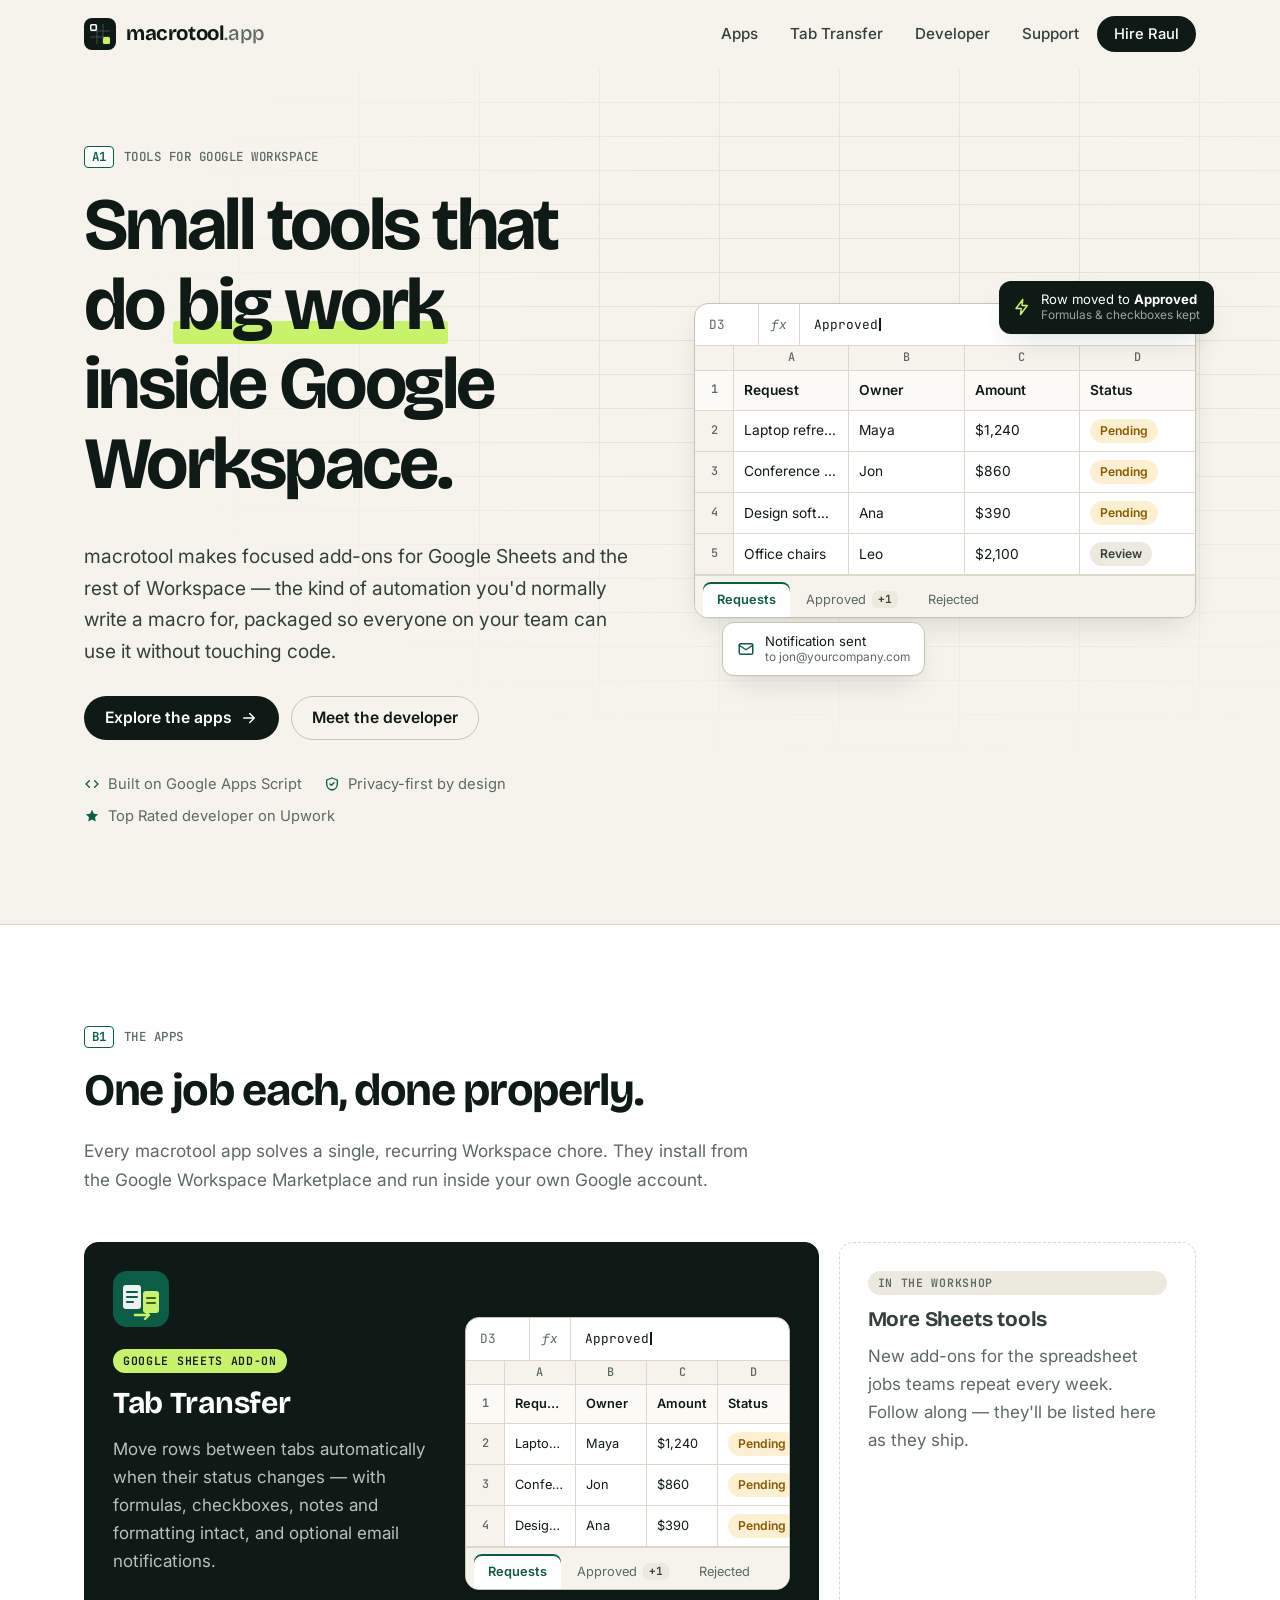
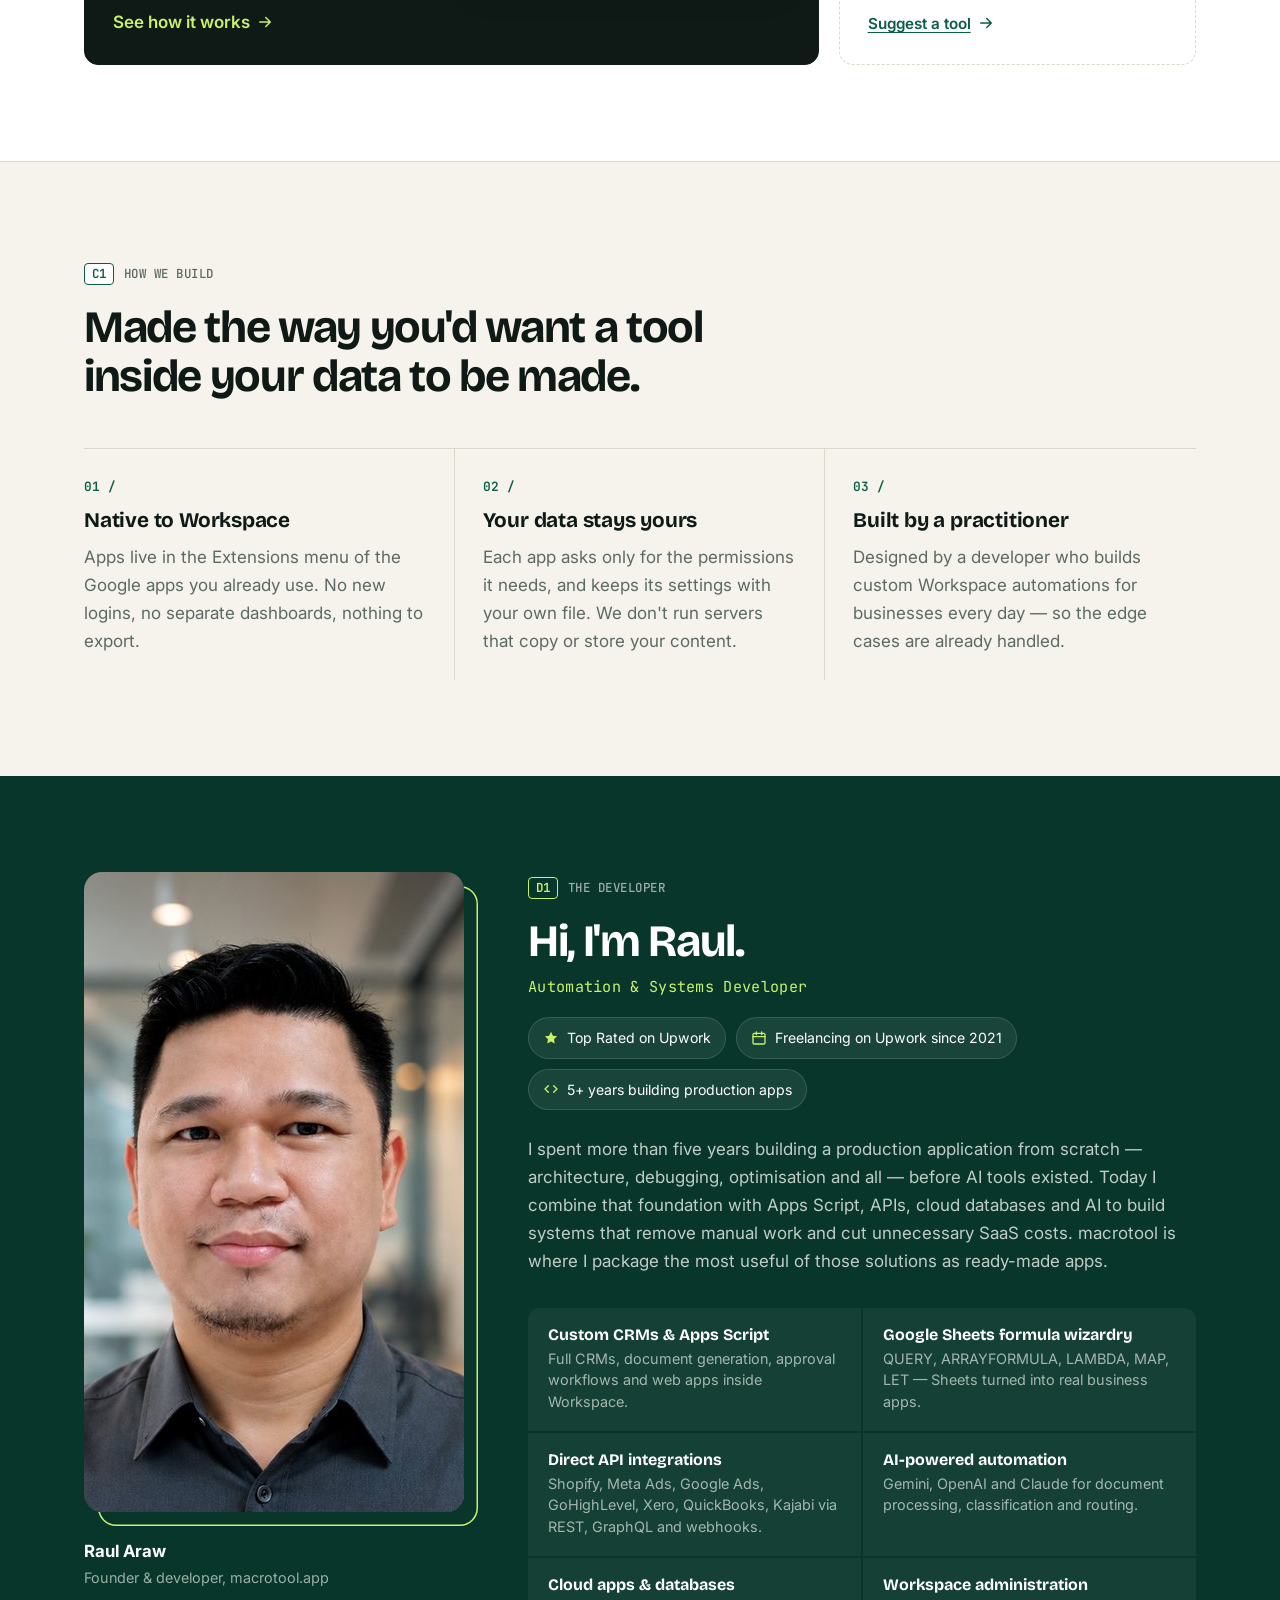
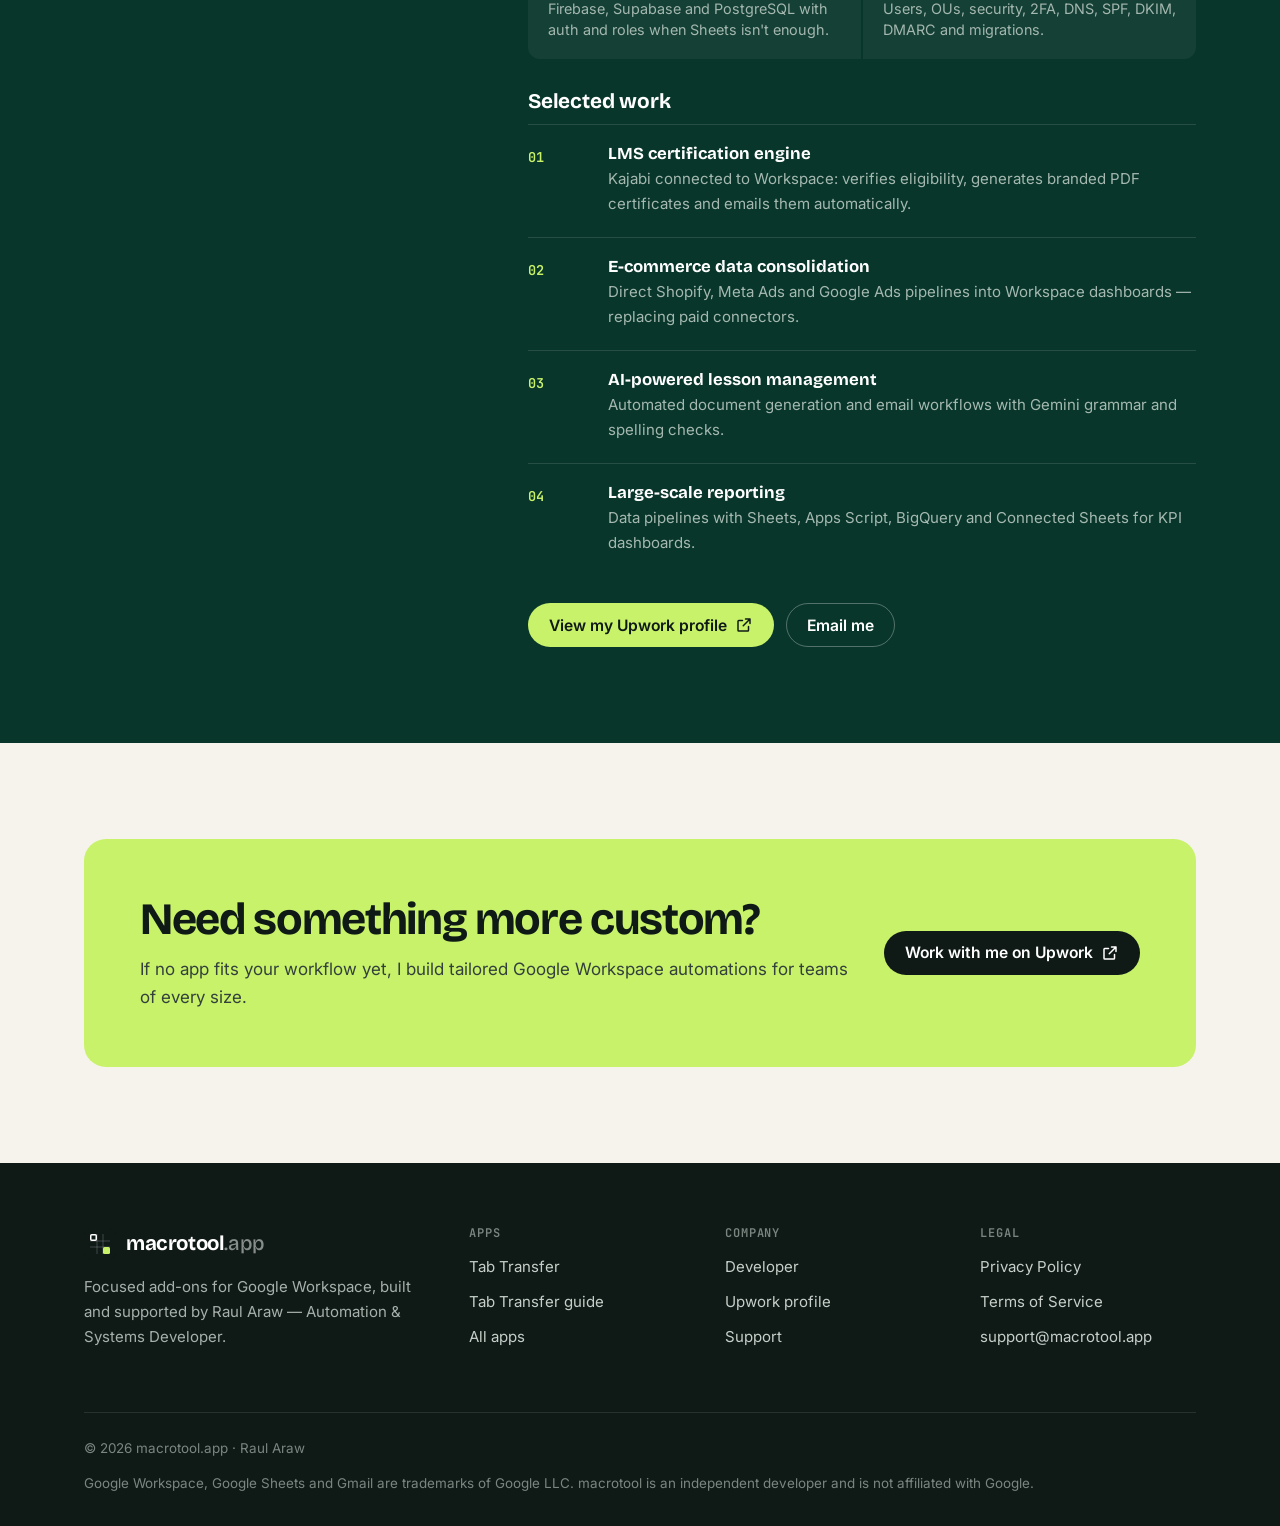
==== index.html @ ba3ac3b1 "Launch macrotool.app website Home, Tab Transfer product page and setup guide, privacy policy, terms " ====
<!doctype html>
<html lang="en" class="no-js">
<head>
<meta charset="utf-8">
<meta name="viewport" content="width=device-width, initial-scale=1">
<title>macrotool — Small tools for Google Workspace</title>
<meta name="description" content="macrotool builds focused Google Workspace add-ons, starting with Tab Transfer for Google Sheets. Made by Raul Araw, Top Rated Automation & Systems Developer.">
<link rel="canonical" href="https://macrotool.app/">
<meta property="og:type" content="website">
<meta property="og:site_name" content="macrotool">
<meta property="og:title" content="macrotool — Small tools for Google Workspace">
<meta property="og:description" content="macrotool builds focused Google Workspace add-ons, starting with Tab Transfer for Google Sheets. Made by Raul Araw, Top Rated Automation & Systems Developer.">
<meta property="og:url" content="https://macrotool.app/">
<meta property="og:image" content="https://macrotool.app/assets/img/og-image.png">
<meta name="twitter:card" content="summary_large_image">
<meta name="theme-color" content="#f5f3ec">
<link rel="icon" href="favicon.svg" type="image/svg+xml">
<link rel="apple-touch-icon" href="assets/img/apple-touch-icon.png">
<link rel="preconnect" href="https://fonts.googleapis.com">
<link rel="preconnect" href="https://fonts.gstatic.com" crossorigin>
<link href="https://fonts.googleapis.com/css2?family=Bricolage+Grotesque:opsz,wght@12..96,500;12..96,600;12..96,700&family=Inter:wght@400;500;600;700&family=JetBrains+Mono:wght@400;500;600&display=swap" rel="stylesheet">
<link rel="stylesheet" href="assets/css/style.css">
<script>document.documentElement.classList.remove('no-js')</script>
</head>
<body>
<a class="skip" href="#main">Skip to content</a>
<header class="site-header">
  <nav class="wrap nav" aria-label="Main">
    <a class="brand" href="index.html" aria-label="macrotool home"><svg viewBox="0 0 32 32" aria-hidden="true"><rect width="32" height="32" rx="8" fill="#0f1a17"/><path d="M6 13h20M6 19h20M13 6v20M19 6v20" stroke="#fff" stroke-opacity=".2" stroke-width="1"/><rect x="6.75" y="6.75" width="5.5" height="5.5" rx="1" fill="none" stroke="#fff" stroke-width="1.5"/><rect x="19" y="19" width="7" height="7" rx="1.5" fill="#c8f26a"/></svg><span>macrotool<span class="tld">.app</span></span></a>
    <button class="nav-toggle" aria-label="Open menu" aria-expanded="false" aria-controls="nav-links"><svg viewBox="0 0 24 24" fill="none" stroke="currentColor" stroke-width="2" stroke-linecap="round" aria-hidden="true"><path d="M4 7h16M4 12h16M4 17h16"/></svg></button>
    <ul class="nav-links" id="nav-links"><li><a href="index.html#apps">Apps</a></li><li><a href="apps/tab-transfer/">Tab Transfer</a></li><li><a href="index.html#developer">Developer</a></li><li><a href="support/">Support</a></li><li><a class="btn btn-primary" href="https://www.upwork.com/freelancers/~010acf1b6183b365bc?mp_source=share" target="_blank" rel="noopener">Hire Raul</a></li></ul>
  </nav>
</header>
<main id="main">

<section class="hero">
  <div class="grid-bg"></div>
  <div class="wrap hero-inner">
    <div>
      <div class="cellref"><b>A1</b> Tools for Google Workspace</div>
      <h1>Small tools that do <span class="hl">big work</span> inside Google Workspace.</h1>
      <p class="lede">macrotool makes focused add-ons for Google Sheets and the rest of Workspace — the kind of automation you'd normally write a macro for, packaged so everyone on your team can use it without touching code.</p>
      <div class="hero-actions">
        <a class="btn btn-primary" href="#apps">Explore the apps <svg viewBox="0 0 24 24" fill="none" stroke="currentColor" stroke-width="2" stroke-linecap="round" stroke-linejoin="round" aria-hidden="true"><path d="M5 12h14M13 6l6 6-6 6"/></svg></a>
        <a class="btn btn-ghost" href="#developer">Meet the developer</a>
      </div>
      <div class="hero-meta">
        <span><svg viewBox="0 0 24 24" fill="none" stroke="currentColor" stroke-width="2" stroke-linecap="round" stroke-linejoin="round" aria-hidden="true"><path d="M8 7l-5 5 5 5M16 7l5 5-5 5"/></svg> Built on Google Apps Script</span>
        <span><svg viewBox="0 0 24 24" fill="none" stroke="currentColor" stroke-width="2" stroke-linecap="round" stroke-linejoin="round" aria-hidden="true"><path d="M12 3l8 3v6c0 4.5-3.4 8.3-8 9-4.6-.7-8-4.5-8-9V6l8-3z"/><path d="M9 12l2 2 4-4"/></svg> Privacy-first by design</span>
        <span><svg viewBox="0 0 24 24" fill="currentColor" aria-hidden="true"><path d="M12 2.8l2.8 5.8 6.3.9-4.6 4.4 1.1 6.3L12 17.2l-5.6 3 1.1-6.3L2.9 9.5l6.3-.9z"/></svg> Top Rated developer on Upwork</span>
      </div>
    </div>
    <div class="mock-wrap reveal">
      <div class="chip chip-a"><svg viewBox="0 0 24 24" fill="none" stroke="currentColor" stroke-width="2" stroke-linecap="round" stroke-linejoin="round" aria-hidden="true"><path d="M13 2L4 14h7l-1 8 9-12h-7z"/></svg><div>Row moved to <b>Approved</b><small>Formulas &amp; checkboxes kept</small></div></div>
      <div class="sheet demo play" role="img" aria-label="Animation: a row whose status changes to Approved moves from the Requests tab to the Approved tab">
  <div class="sheet-bar"><span class="ref">D3</span><span class="fx">fx</span><span class="formula">Approved<span class="caret"></span></span></div>
  <table>
    <thead><tr><th></th><th>A</th><th>B</th><th>C</th><th>D</th></tr></thead>
    <tbody>
      <tr class="head"><td>1</td><td>Request</td><td>Owner</td><td>Amount</td><td>Status</td></tr>
      <tr><td>2</td><td>Laptop refresh</td><td>Maya</td><td>$1,240</td><td><span class="pill wait">Pending</span></td></tr>
      <tr class="mover"><td>3</td><td>Conference trip</td><td>Jon</td><td>$860</td><td><span class="swap"><span class="pill wait status-a">Pending</span><span class="pill go status-b">Approved</span></span></td></tr>
      <tr><td>4</td><td>Design software</td><td>Ana</td><td>$390</td><td><span class="pill wait">Pending</span></td></tr>
      <tr><td>5</td><td>Office chairs</td><td>Leo</td><td>$2,100</td><td><span class="pill neutral">Review</span></td></tr>
    </tbody>
  </table>
  <div class="sheet-tabs"><span class="active">Requests</span><span>Approved <span class="count count-done">+1</span></span><span>Rejected</span></div>
</div>
      <div class="chip chip-b"><svg viewBox="0 0 24 24" fill="none" stroke="currentColor" stroke-width="2" stroke-linecap="round" stroke-linejoin="round" aria-hidden="true"><rect x="3" y="5" width="18" height="14" rx="2"/><path d="M3 7l9 6 9-6"/></svg><div>Notification sent<small>to jon@yourcompany.com</small></div></div>
    </div>
  </div>
</section>

<section class="section band" id="apps">
  <div class="wrap">
    <div class="section-head reveal">
      <div class="cellref"><b>B1</b> The apps</div>
      <h2>One job each, done properly.</h2>
      <p>Every macrotool app solves a single, recurring Workspace chore. They install from the Google Workspace Marketplace and run inside your own Google account.</p>
    </div>
    <div class="apps-grid">
      <a class="app-card featured reveal" href="apps/tab-transfer/">
        <div>
          <span class="app-icon"><svg viewBox="0 0 56 56" aria-hidden="true"><rect width="56" height="56" rx="14" fill="#0b5d46"/><rect x="10" y="14" width="18" height="24" rx="3" fill="#fff" fill-opacity=".92"/><path d="M14 21h10M14 26h10M14 31h6" stroke="#0b5d46" stroke-width="2" stroke-linecap="round"/><rect x="30" y="20" width="16" height="22" rx="3" fill="#c8f26a"/><path d="M34 27h8M34 32h8" stroke="#0f1a17" stroke-width="2" stroke-linecap="round" stroke-opacity=".7"/><path d="M22 44h14m-4-4 4 4-4 4" stroke="#c8f26a" stroke-width="2.4" fill="none" stroke-linecap="round" stroke-linejoin="round"/></svg></span>
          <span class="app-tag live">Google Sheets add-on</span>
          <h3>Tab Transfer</h3>
          <p>Move rows between tabs automatically when their status changes — with formulas, checkboxes, notes and formatting intact, and optional email notifications.</p>
          <span class="more">See how it works <svg viewBox="0 0 24 24" fill="none" stroke="currentColor" stroke-width="2" stroke-linecap="round" stroke-linejoin="round" aria-hidden="true"><path d="M5 12h14M13 6l6 6-6 6"/></svg></span>
        </div>
        <div aria-hidden="true"><div class="sheet demo play" role="presentation" aria-label="Animation: a row whose status changes to Approved moves from the Requests tab to the Approved tab">
  <div class="sheet-bar"><span class="ref">D3</span><span class="fx">fx</span><span class="formula">Approved<span class="caret"></span></span></div>
  <table>
    <thead><tr><th></th><th>A</th><th>B</th><th>C</th><th>D</th></tr></thead>
    <tbody>
      <tr class="head"><td>1</td><td>Request</td><td>Owner</td><td>Amount</td><td>Status</td></tr>
      <tr><td>2</td><td>Laptop refresh</td><td>Maya</td><td>$1,240</td><td><span class="pill wait">Pending</span></td></tr>
      <tr class="mover"><td>3</td><td>Conference trip</td><td>Jon</td><td>$860</td><td><span class="swap"><span class="pill wait status-a">Pending</span><span class="pill go status-b">Approved</span></span></td></tr>
      <tr><td>4</td><td>Design software</td><td>Ana</td><td>$390</td><td><span class="pill wait">Pending</span></td></tr>
      
    </tbody>
  </table>
  <div class="sheet-tabs"><span class="active">Requests</span><span>Approved <span class="count count-done">+1</span></span><span>Rejected</span></div>
</div></div>
      </a>
      <div class="app-card ghost reveal">
        <span class="app-tag soon">In the workshop</span>
        <h3>More Sheets tools</h3>
        <p>New add-ons for the spreadsheet jobs teams repeat every week. Follow along — they'll be listed here as they ship.</p>
        <a class="more" href="mailto:support@macrotool.app?subject=Tool%20idea">Suggest a tool <svg viewBox="0 0 24 24" fill="none" stroke="currentColor" stroke-width="2" stroke-linecap="round" stroke-linejoin="round" aria-hidden="true"><path d="M5 12h14M13 6l6 6-6 6"/></svg></a>
      </div>
    </div>
  </div>
</section>

<section class="section">
  <div class="wrap">
    <div class="section-head reveal">
      <div class="cellref"><b>C1</b> How we build</div>
      <h2>Made the way you'd want a tool inside your data to be made.</h2>
    </div>
    <div class="pillars">
      <div class="pillar reveal"><span class="num">01 /</span><h3>Native to Workspace</h3><p>Apps live in the Extensions menu of the Google apps you already use. No new logins, no separate dashboards, nothing to export.</p></div>
      <div class="pillar reveal"><span class="num">02 /</span><h3>Your data stays yours</h3><p>Each app asks only for the permissions it needs, and keeps its settings with your own file. We don't run servers that copy or store your content.</p></div>
      <div class="pillar reveal"><span class="num">03 /</span><h3>Built by a practitioner</h3><p>Designed by a developer who builds custom Workspace automations for businesses every day — so the edge cases are already handled.</p></div>
    </div>
  </div>
</section>

<section class="section dark on-dark" id="developer">
  <div class="wrap dev">
    <div class="dev-photo reveal">
      <img src="assets/img/raul-araw.jpg" width="640" height="640" alt="Portrait of Raul Araw, developer of macrotool">
      <div class="caption"><strong>Raul Araw</strong>Founder &amp; developer, macrotool.app</div>
    </div>
    <div class="reveal">
      <div class="cellref"><b>D1</b> The developer</div>
      <h2>Hi, I'm Raul.</h2>
      <div class="role">Automation &amp; Systems Developer</div>
      <div class="badge-row">
        <span class="badge"><svg viewBox="0 0 24 24" fill="currentColor" aria-hidden="true"><path d="M12 2.8l2.8 5.8 6.3.9-4.6 4.4 1.1 6.3L12 17.2l-5.6 3 1.1-6.3L2.9 9.5l6.3-.9z"/></svg> Top Rated on Upwork</span>
        <span class="badge"><svg viewBox="0 0 24 24" fill="none" stroke="currentColor" stroke-width="2" stroke-linecap="round" stroke-linejoin="round" aria-hidden="true"><rect x="3" y="5" width="18" height="16" rx="2"/><path d="M3 10h18M8 3v4M16 3v4"/></svg> Freelancing on Upwork since 2021</span>
        <span class="badge"><svg viewBox="0 0 24 24" fill="none" stroke="currentColor" stroke-width="2" stroke-linecap="round" stroke-linejoin="round" aria-hidden="true"><path d="M8 7l-5 5 5 5M16 7l5 5-5 5"/></svg> 5+ years building production apps</span>
      </div>
      <p class="bio">I spent more than five years building a production application from scratch — architecture, debugging, optimisation and all — before AI tools existed. Today I combine that foundation with Apps Script, APIs, cloud databases and AI to build systems that remove manual work and cut unnecessary SaaS costs. macrotool is where I package the most useful of those solutions as ready-made apps.</p>
      <div class="skills">
        <div class="skill"><h4>Custom CRMs &amp; Apps Script</h4><p>Full CRMs, document generation, approval workflows and web apps inside Workspace.</p></div>
        <div class="skill"><h4>Google Sheets formula wizardry</h4><p>QUERY, ARRAYFORMULA, LAMBDA, MAP, LET — Sheets turned into real business apps.</p></div>
        <div class="skill"><h4>Direct API integrations</h4><p>Shopify, Meta Ads, Google Ads, GoHighLevel, Xero, QuickBooks, Kajabi via REST, GraphQL and webhooks.</p></div>
        <div class="skill"><h4>AI-powered automation</h4><p>Gemini, OpenAI and Claude for document processing, classification and routing.</p></div>
        <div class="skill"><h4>Cloud apps &amp; databases</h4><p>Firebase, Supabase and PostgreSQL with auth and roles when Sheets isn't enough.</p></div>
        <div class="skill"><h4>Workspace administration</h4><p>Users, OUs, security, 2FA, DNS, SPF, DKIM, DMARC and migrations.</p></div>
      </div>
      <h3 style="margin-top:8px">Selected work</h3>
      <ul class="work">
        <li><div><h4>LMS certification engine</h4><p>Kajabi connected to Workspace: verifies eligibility, generates branded PDF certificates and emails them automatically.</p></div></li>
        <li><div><h4>E-commerce data consolidation</h4><p>Direct Shopify, Meta Ads and Google Ads pipelines into Workspace dashboards — replacing paid connectors.</p></div></li>
        <li><div><h4>AI-powered lesson management</h4><p>Automated document generation and email workflows with Gemini grammar and spelling checks.</p></div></li>
        <li><div><h4>Large-scale reporting</h4><p>Data pipelines with Sheets, Apps Script, BigQuery and Connected Sheets for KPI dashboards.</p></div></li>
      </ul>
      <div class="hero-actions">
        <a class="btn btn-lime" href="https://www.upwork.com/freelancers/~010acf1b6183b365bc?mp_source=share" target="_blank" rel="noopener">View my Upwork profile <svg viewBox="0 0 24 24" fill="none" stroke="currentColor" stroke-width="2" stroke-linecap="round" stroke-linejoin="round" aria-hidden="true"><path d="M14 4h6v6M20 4l-9 9M18 14v5a1 1 0 0 1-1 1H5a1 1 0 0 1-1-1V7a1 1 0 0 1 1-1h5"/></svg></a>
        <a class="btn btn-ghost-light" href="mailto:support@macrotool.app">Email me</a>
      </div>
    </div>
  </div>
</section>

<section class="section">
  <div class="wrap">
    <div class="cta reveal">
      <div><h2>Need something more custom?</h2><p>If no app fits your workflow yet, I build tailored Google Workspace automations for teams of every size.</p></div>
      <a class="btn btn-primary" href="https://www.upwork.com/freelancers/~010acf1b6183b365bc?mp_source=share" target="_blank" rel="noopener">Work with me on Upwork <svg viewBox="0 0 24 24" fill="none" stroke="currentColor" stroke-width="2" stroke-linecap="round" stroke-linejoin="round" aria-hidden="true"><path d="M14 4h6v6M20 4l-9 9M18 14v5a1 1 0 0 1-1 1H5a1 1 0 0 1-1-1V7a1 1 0 0 1 1-1h5"/></svg></a>
    </div>
  </div>
</section>

<script type="application/ld+json">
{"@context":"https://schema.org","@graph":[
{"@type":"Organization","name":"macrotool","url":"https://macrotool.app/","logo":"https://macrotool.app/favicon.svg","email":"support@macrotool.app","founder":{"@id":"https://macrotool.app/#raul"}},
{"@type":"Person","@id":"https://macrotool.app/#raul","name":"Raul Araw","jobTitle":"Automation & Systems Developer","image":"https://macrotool.app/assets/img/raul-araw.jpg","sameAs":["https://www.upwork.com/freelancers/~010acf1b6183b365bc"]}
]}
</script>
</main>
<footer class="site-footer">
  <div class="wrap">
    <div class="foot-grid">
      <div>
        <a class="brand" href="index.html"><svg viewBox="0 0 32 32" aria-hidden="true"><rect width="32" height="32" rx="8" fill="#0f1a17"/><path d="M6 13h20M6 19h20M13 6v20M19 6v20" stroke="#fff" stroke-opacity=".2" stroke-width="1"/><rect x="6.75" y="6.75" width="5.5" height="5.5" rx="1" fill="none" stroke="#fff" stroke-width="1.5"/><rect x="19" y="19" width="7" height="7" rx="1.5" fill="#c8f26a"/></svg><span>macrotool<span class="tld">.app</span></span></a>
        <p style="max-width:30em">Focused add-ons for Google Workspace, built and supported by Raul Araw — Automation &amp; Systems Developer.</p>
      </div>
      <div><h4>Apps</h4><ul><li><a href="apps/tab-transfer/">Tab Transfer</a></li><li><a href="apps/tab-transfer/help/">Tab Transfer guide</a></li><li><a href="index.html#apps">All apps</a></li></ul></div>
      <div><h4>Company</h4><ul><li><a href="index.html#developer">Developer</a></li><li><a href="https://www.upwork.com/freelancers/~010acf1b6183b365bc?mp_source=share" target="_blank" rel="noopener">Upwork profile</a></li><li><a href="support/">Support</a></li></ul></div>
      <div><h4>Legal</h4><ul><li><a href="privacy/">Privacy Policy</a></li><li><a href="terms/">Terms of Service</a></li><li><a href="mailto:support@macrotool.app">support@macrotool.app</a></li></ul></div>
    </div>
    <div class="foot-bottom"><span>&copy; <span data-year>2026</span> macrotool.app &middot; Raul Araw</span><span>Google Workspace, Google Sheets and Gmail are trademarks of Google LLC. macrotool is an independent developer and is not affiliated with Google.</span></div>
  </div>
</footer>
<script src="assets/js/main.js" defer></script>
</body>
</html>
---- assets/css/style.css ----
/* macrotool.app — shared styles */
:root {
  --ink: #0f1a17;
  --ink-2: #33403c;
  --muted: #5d6965;
  --paper: #f5f3ec;
  --paper-2: #ece9df;
  --surface: #ffffff;
  --line: #ddd8cb;
  --line-2: #c9c3b3;
  --green: #0b5d46;
  --green-2: #0f7a5c;
  --green-deep: #08362a;
  --lime: #c8f26a;
  --lime-2: #e6fab4;
  --amber: #f2b33d;
  --radius: 14px;
  --radius-sm: 8px;
  --shadow: 0 1px 0 rgba(15, 26, 23, .04), 0 12px 32px -12px rgba(15, 26, 23, .18);
  --font-display: "Bricolage Grotesque", "Segoe UI", system-ui, sans-serif;
  --font-body: "Inter", "Segoe UI", system-ui, sans-serif;
  --font-mono: "JetBrains Mono", ui-monospace, "Cascadia Code", Consolas, monospace;
  --wrap: 1160px;
  color-scheme: light;
}

*, *::before, *::after { box-sizing: border-box; }
html { scroll-behavior: smooth; -webkit-text-size-adjust: 100%; }
body {
  margin: 0;
  background: var(--paper);
  color: var(--ink);
  font: 400 17px/1.65 var(--font-body);
  -webkit-font-smoothing: antialiased;
  overflow-x: hidden;
}
img { max-width: 100%; display: block; }
a { color: var(--green); text-underline-offset: 3px; }
a:hover { color: var(--green-2); }
:focus-visible { outline: 3px solid var(--green-2); outline-offset: 3px; border-radius: 4px; }
h1, h2, h3, h4 { font-family: var(--font-display); line-height: 1.08; letter-spacing: -.02em; margin: 0 0 .5em; font-weight: 700; }
h1 { font-size: clamp(2.5rem, 6vw, 4.6rem); letter-spacing: -.035em; }
h2 { font-size: clamp(1.9rem, 3.6vw, 2.8rem); letter-spacing: -.03em; }
h3 { font-size: 1.3rem; letter-spacing: -.01em; }
p { margin: 0 0 1em; }
code, kbd, .mono { font-family: var(--font-mono); font-size: .88em; }
code { background: var(--paper-2); padding: .12em .4em; border-radius: 5px; }
kbd { border: 1px solid var(--line-2); border-bottom-width: 2px; border-radius: 5px; padding: .05em .4em; background: var(--surface); }

.wrap { width: 100%; max-width: var(--wrap); margin: 0 auto; padding: 0 24px; }
@media (max-width: 600px) { .wrap { padding: 0 16px; } body { font-size: 16px; } }

.skip { position: absolute; left: -999px; top: 8px; background: var(--ink); color: #fff; padding: 8px 14px; border-radius: 8px; z-index: 100; }
.skip:focus { left: 8px; }

/* ---------- header ---------- */
.site-header {
  position: sticky; top: 0; z-index: 50;
  background: color-mix(in srgb, var(--paper) 88%, transparent);
  backdrop-filter: saturate(1.4) blur(10px);
  -webkit-backdrop-filter: saturate(1.4) blur(10px);
  border-bottom: 1px solid transparent;
  transition: border-color .2s;
}
.site-header.scrolled { border-bottom-color: var(--line); }
.nav { display: flex; align-items: center; justify-content: space-between; height: 68px; gap: 16px; }
.brand { display: inline-flex; align-items: center; gap: 10px; text-decoration: none; color: var(--ink); font-family: var(--font-display); font-weight: 700; font-size: 1.28rem; letter-spacing: -.02em; }
.brand:hover { color: var(--ink); }
.brand svg { width: 32px; height: 32px; flex: none; }
.brand .tld { color: var(--muted); font-weight: 500; }
.nav-links { display: flex; align-items: center; gap: 4px; list-style: none; margin: 0; padding: 0; }
.nav-links a { display: block; padding: 8px 14px; border-radius: 999px; text-decoration: none; color: var(--ink-2); font-weight: 500; font-size: .95rem; }
.nav-links a:hover, .nav-links a[aria-current="page"] { background: var(--paper-2); color: var(--ink); }
.nav-toggle { display: none; background: none; border: 1px solid var(--line-2); border-radius: 10px; width: 42px; height: 42px; cursor: pointer; color: var(--ink); }
.nav-toggle svg { width: 20px; height: 20px; }
@media (max-width: 820px) {
  .nav-toggle { display: inline-grid; place-items: center; }
  .nav-links { position: absolute; top: 68px; left: 0; right: 0; flex-direction: column; align-items: stretch; background: var(--paper); border-bottom: 1px solid var(--line); padding: 8px 16px 16px; display: none; }
  .nav-links.open { display: flex; }
  .nav-links a { padding: 12px 14px; }
  .nav-links .btn { margin-top: 6px; text-align: center; justify-content: center; }
}

/* ---------- buttons ---------- */
.btn {
  display: inline-flex; align-items: center; gap: 8px;
  padding: 12px 20px; border-radius: 999px; border: 1px solid transparent;
  font: 600 .98rem/1 var(--font-body); text-decoration: none; cursor: pointer;
  transition: transform .15s ease, background .15s, box-shadow .15s, color .15s;
}
.btn svg { width: 18px; height: 18px; }
.btn-primary { background: var(--ink); color: #fff; }
.btn-primary:hover { background: var(--green); color: #fff; transform: translateY(-1px); }
.btn-lime { background: var(--lime); color: var(--ink); }
.btn-lime:hover { background: #d6f78a; color: var(--ink); transform: translateY(-1px); }
.btn-ghost { background: transparent; color: var(--ink); border-color: var(--line-2); }
.btn-ghost:hover { border-color: var(--ink); color: var(--ink); }
.btn-ghost-light { color: #fff; border-color: rgba(255,255,255,.3); background: transparent; }
.btn-ghost-light:hover { color: #fff; border-color: #fff; }
.nav-links .btn { padding: 10px 16px; font-size: .92rem; }
.nav-links .btn-primary, .nav-links .btn-primary:hover { color: #fff; }

/* ---------- labels / cell references ---------- */
.cellref {
  display: inline-flex; align-items: center; gap: 10px;
  font: 500 .78rem/1 var(--font-mono); letter-spacing: .04em; text-transform: uppercase; color: var(--muted);
  margin-bottom: 18px;
}
.cellref b { display: inline-grid; place-items: center; min-width: 30px; height: 22px; padding: 0 6px; border: 1.5px solid var(--green); color: var(--green); border-radius: 4px; font-weight: 600; background: var(--surface); }
.on-dark .cellref { color: rgba(255,255,255,.6); }
.on-dark .cellref b { border-color: var(--lime); color: var(--lime); background: transparent; }

/* ---------- hero ---------- */
.hero { position: relative; padding: 72px 0 96px; overflow: hidden; }
.grid-bg {
  position: absolute; inset: 0; z-index: -1; pointer-events: none;
  background-image:
    linear-gradient(var(--line) 1px, transparent 1px),
    linear-gradient(90deg, var(--line) 1px, transparent 1px);
  background-size: 120px 34px;
  background-position: -1px -1px;
  mask-image: radial-gradient(ellipse 80% 70% at 70% 30%, #000 20%, transparent 75%);
  -webkit-mask-image: radial-gradient(ellipse 80% 70% at 70% 30%, #000 20%, transparent 75%);
  opacity: .7;
}
.hero-inner { display: grid; grid-template-columns: 1.05fr .95fr; gap: 56px; align-items: center; }
.hero h1 .hl { position: relative; white-space: nowrap; }
.hero h1 .hl::after { content: ""; position: absolute; left: -4px; right: -4px; bottom: .06em; height: .32em; background: var(--lime); z-index: -1; border-radius: 3px; }
.hero .lede { font-size: 1.2rem; color: var(--ink-2); max-width: 34em; }
.hero-actions { display: flex; flex-wrap: wrap; gap: 12px; margin-top: 28px; }
.hero-meta { display: flex; flex-wrap: wrap; gap: 8px 22px; margin-top: 32px; color: var(--muted); font-size: .92rem; }
.hero-meta span { display: inline-flex; align-items: center; gap: 8px; }
.hero-meta svg { width: 16px; height: 16px; color: var(--green); }
@media (max-width: 960px) { .hero-inner { grid-template-columns: 1fr; gap: 44px; } .hero { padding: 48px 0 72px; } }

/* formula bar + sheet mock */
.sheet {
  background: var(--surface); border: 1px solid var(--line-2); border-radius: var(--radius);
  box-shadow: var(--shadow); overflow: hidden; font-size: .86rem;
}
.sheet-bar { display: flex; align-items: center; gap: 0; border-bottom: 1px solid var(--line); font-family: var(--font-mono); font-size: .8rem; }
.sheet-bar .ref { padding: 10px 14px; border-right: 1px solid var(--line); color: var(--muted); min-width: 64px; }
.sheet-bar .fx { padding: 10px 12px; color: var(--muted); font-style: italic; border-right: 1px solid var(--line); }
.sheet-bar .formula { padding: 10px 14px; color: var(--ink); white-space: nowrap; overflow: hidden; text-overflow: ellipsis; flex: 1; }
.formula .fn { color: var(--green); font-weight: 600; }
.formula .str { color: #a2541b; }
.caret { display: inline-block; width: 2px; height: 1.05em; background: var(--ink); vertical-align: -2px; margin-left: 1px; animation: blink 1.1s steps(1) infinite; }
@keyframes blink { 50% { opacity: 0; } }

.sheet table { width: 100%; border-collapse: collapse; table-layout: fixed; }
.sheet th, .sheet td { border-right: 1px solid var(--line); border-bottom: 1px solid var(--line); padding: 8px 10px; text-align: left; white-space: nowrap; overflow: hidden; text-overflow: ellipsis; }
.sheet th { background: var(--paper); font: 500 .74rem/1 var(--font-mono); color: var(--muted); text-align: center; padding: 6px; }
.sheet th:first-child, .sheet td:first-child { width: 38px; text-align: center; background: var(--paper); color: var(--muted); font: 500 .74rem/1 var(--font-mono); }
.sheet tr.head td { font-weight: 600; background: #fbfaf6; }
.sheet td:last-child, .sheet th:last-child { border-right: 0; }
.pill { display: inline-block; padding: 2px 10px; border-radius: 999px; font-size: .76rem; font-weight: 600; }
.pill.wait { background: #fdf0d2; color: #8a5a00; }
.pill.go { background: var(--lime-2); color: #2c5300; }
.pill.done { background: #dcefe8; color: var(--green); }
.pill.neutral { background: var(--paper-2); color: var(--ink-2); }
.sheet-tabs { display: flex; gap: 2px; padding: 6px 8px 0; background: var(--paper); border-top: 1px solid var(--line); font-size: .8rem; }
.sheet-tabs span { padding: 7px 14px; border-radius: 8px 8px 0 0; color: var(--muted); display: inline-flex; gap: 6px; align-items: center; }
.sheet-tabs span.active { background: var(--surface); color: var(--green); font-weight: 600; box-shadow: inset 0 2px 0 var(--green); }
.sheet-tabs .count { font: 600 .7rem/1 var(--font-mono); background: var(--paper-2); padding: 3px 6px; border-radius: 6px; color: var(--ink-2); }

/* animated transfer demo */
.demo tr.mover td { transition: background .3s; }
.demo.play tr.mover { animation: moveRow 6s ease-in-out infinite; }
.demo.play tr.mover .status-a { animation: swapA 6s steps(1) infinite; }
.demo.play tr.mover .status-b { animation: swapB 6s steps(1) infinite; }
.demo.play .count-done { animation: bump 6s ease infinite; }
.swap { display: inline-grid; }
.swap > * { grid-area: 1 / 1; justify-self: start; }
.status-b { opacity: 0; }
@keyframes swapA { 0%, 24% { opacity: 1; } 25%, 100% { opacity: 0; } }
@keyframes swapB { 0%, 24% { opacity: 0; } 25%, 100% { opacity: 1; } }
@keyframes moveRow {
  0%, 24% { opacity: 1; transform: none; background: transparent; }
  25%, 45% { background: var(--lime-2); opacity: 1; transform: none; }
  62% { opacity: 0; transform: translateX(40px); }
  63%, 88% { opacity: 0; transform: translateX(-20px); }
  100% { opacity: 1; transform: none; }
}
@keyframes bump {
  0%, 60% { background: var(--paper-2); color: var(--ink-2); }
  64%, 86% { background: var(--green); color: #fff; }
  100% { background: var(--paper-2); color: var(--ink-2); }
}
@media (prefers-reduced-motion: reduce) {
  .demo.play tr.mover, .demo.play .count-done, .caret { animation: none !important; }
}

/* floating chips around hero mock */
.mock-wrap { position: relative; }
.chip {
  position: absolute; z-index: 2; background: var(--ink); color: #fff; border-radius: 12px; padding: 10px 14px;
  font-size: .82rem; line-height: 1.3; box-shadow: var(--shadow); display: flex; gap: 10px; align-items: center;
}
.chip svg { width: 18px; height: 18px; color: var(--lime); flex: none; }
.chip small { display: block; color: rgba(255,255,255,.6); font-size: .74rem; }
.chip-a { right: -18px; top: -22px; }
.chip-b { left: -22px; bottom: -26px; background: var(--surface); color: var(--ink); border: 1px solid var(--line-2); }
.chip-b svg { color: var(--green); }
.chip-b small { color: var(--muted); }
@media (max-width: 600px) { .chip-a { right: 6px; top: -30px; } .chip-b { left: 6px; bottom: -34px; } }

/* ---------- sections ---------- */
.section { padding: 96px 0; }
.section-tight { padding: 64px 0; }
.section-head { max-width: 680px; margin-bottom: 48px; }
.section-head p { color: var(--muted); font-size: 1.08rem; }
.dark { background: var(--green-deep); color: #e8efe9; }
.dark h2, .dark h3 { color: #fff; }
.dark a { color: var(--lime); }
.band { border-top: 1px solid var(--line); border-bottom: 1px solid var(--line); background: var(--surface); }
@media (max-width: 600px) { .section { padding: 64px 0; } }

/* app cards */
.apps-grid { display: grid; grid-template-columns: repeat(3, 1fr); gap: 20px; }
.app-card {
  position: relative; display: flex; flex-direction: column; background: var(--surface); border: 1px solid var(--line);
  border-radius: var(--radius); padding: 28px; text-decoration: none; color: var(--ink); min-height: 300px;
  transition: transform .2s ease, box-shadow .2s, border-color .2s;
}
a.app-card:hover { transform: translateY(-3px); box-shadow: var(--shadow); border-color: var(--line-2); color: var(--ink); }
.app-card.featured { grid-column: span 2; background: var(--ink); color: #e8efe9; border-color: var(--ink); display: grid; grid-template-columns: 1fr 1fr; gap: 28px; align-items: center; }
.app-card.featured h3 { color: #fff; font-size: 1.9rem; }
.app-card.featured p { color: rgba(232,239,233,.78); }
a.app-card.featured:hover { color: #e8efe9; border-color: var(--green); }
.app-icon { width: 56px; height: 56px; border-radius: 14px; display: grid; place-items: center; margin-bottom: 18px; }
.app-icon svg { width: 56px; height: 56px; }
.app-tag { display: inline-flex; align-items: center; gap: 6px; font: 600 .72rem/1 var(--font-mono); text-transform: uppercase; letter-spacing: .06em; padding: 6px 10px; border-radius: 999px; margin-bottom: 14px; }
.app-tag.live { background: var(--lime); color: var(--ink); }
.app-tag.soon { background: var(--paper-2); color: var(--muted); }
.app-card .more { margin-top: auto; padding-top: 16px; font-weight: 600; display: inline-flex; align-items: center; gap: 6px; color: var(--green); }
.app-card.featured .more { color: var(--lime); }
.app-card .more svg { width: 18px; height: 18px; transition: transform .2s; }
a.app-card:hover .more svg { transform: translateX(4px); }
.app-card.ghost { border-style: dashed; background: transparent; }
.app-card.ghost h3 { color: var(--ink-2); }
.app-card.ghost p { color: var(--muted); }
.featured .sheet { color: var(--ink); font-size: .8rem; }
@media (max-width: 960px) {
  .apps-grid { grid-template-columns: 1fr 1fr; }
  .app-card.featured { grid-column: span 2; grid-template-columns: 1fr; }
}
@media (max-width: 640px) {
  .apps-grid { grid-template-columns: 1fr; }
  .app-card.featured { grid-column: auto; }
}

/* pillars */
.pillars { display: grid; grid-template-columns: repeat(3, 1fr); gap: 0; border-top: 1px solid var(--line); }
.pillar { padding: 32px 28px 8px 0; border-right: 1px solid var(--line); }
.pillar + .pillar { padding-left: 28px; }
.pillar:last-child { border-right: 0; }
.pillar .num { font: 600 .8rem/1 var(--font-mono); color: var(--green); margin-bottom: 16px; display: block; }
.pillar p { color: var(--muted); }
@media (max-width: 820px) {
  .pillars { grid-template-columns: 1fr; }
  .pillar, .pillar + .pillar { padding: 24px 0 4px; border-right: 0; border-bottom: 1px solid var(--line); }
}

/* developer */
.dev { display: grid; grid-template-columns: 380px 1fr; gap: 64px; align-items: start; }
.dev-photo { position: relative; }
.dev-photo img { border-radius: 18px; aspect-ratio: 1 / 1; object-fit: cover; width: 100%; filter: saturate(.95); }
.dev-photo::before { content: ""; position: absolute; inset: 14px -14px -14px 14px; border: 1.5px solid var(--lime); border-radius: 18px; z-index: -1; }
.badge-row { display: flex; flex-wrap: wrap; gap: 10px; margin: 18px 0 26px; }
.badge {
  display: inline-flex; align-items: center; gap: 8px; padding: 8px 14px; border-radius: 999px;
  background: rgba(255,255,255,.07); border: 1px solid rgba(255,255,255,.14); font-size: .88rem; color: #fff;
}
.badge svg { width: 16px; height: 16px; color: var(--lime); }
.dev h2 { margin-bottom: .2em; }
.dev .role { font-family: var(--font-mono); color: var(--lime); font-size: .95rem; letter-spacing: .02em; }
.dev .bio { color: rgba(232,239,233,.82); font-size: 1.06rem; max-width: 40em; }
.skills { display: grid; grid-template-columns: repeat(2, 1fr); gap: 2px; margin: 32px 0; border-radius: 12px; overflow: hidden; }
.skill { background: rgba(255,255,255,.05); padding: 18px 20px; }
.skill h4 { font-size: 1rem; color: #fff; margin-bottom: .3em; letter-spacing: 0; }
.skill p { margin: 0; color: rgba(232,239,233,.68); font-size: .9rem; line-height: 1.5; }
.dev-photo .caption { margin-top: 26px; font-size: .9rem; color: rgba(232,239,233,.65); }
.dev-photo .caption strong { color: #fff; display: block; font-size: 1.05rem; }
@media (max-width: 900px) {
  .dev { grid-template-columns: 1fr; gap: 40px; }
  .dev-photo { max-width: 320px; }
}
@media (max-width: 560px) { .skills { grid-template-columns: 1fr; } }

/* work list */
.work { list-style: none; padding: 0; margin: 0; counter-reset: w; }
.work li { display: grid; grid-template-columns: 64px 1fr; gap: 16px; padding: 20px 0; border-top: 1px solid rgba(255,255,255,.12); }
.work li::before { counter-increment: w; content: "0" counter(w); font: 600 .85rem/1.9 var(--font-mono); color: var(--lime); }
.work h4 { margin: 0 0 .25em; font-size: 1.05rem; color: #fff; letter-spacing: 0; }
.work p { margin: 0; color: rgba(232,239,233,.7); font-size: .94rem; }

/* CTA band */
.cta { background: var(--lime); border-radius: 22px; padding: 56px; display: grid; grid-template-columns: 1fr auto; gap: 32px; align-items: center; }
.cta h2 { margin: 0 0 .25em; }
.cta p { margin: 0; color: var(--ink-2); }
@media (max-width: 760px) { .cta { grid-template-columns: 1fr; padding: 36px 24px; } }

/* ---------- product page ---------- */
.crumbs { font-size: .88rem; color: var(--muted); margin-bottom: 22px; }
.crumbs a { color: var(--muted); }
.product-hero h1 { font-size: clamp(2.6rem, 6vw, 4.4rem); }
.product-title { display: flex; align-items: center; gap: 18px; margin-bottom: 18px; }
.product-title svg { width: 64px; height: 64px; flex: none; }
.product-title h1 { margin: 0; }
.status-line { display: flex; flex-wrap: wrap; gap: 8px; margin-bottom: 22px; }

.features { display: grid; grid-template-columns: repeat(3, 1fr); gap: 20px; }
.feature { background: var(--surface); border: 1px solid var(--line); border-radius: var(--radius); padding: 26px; }
.feature .ic { width: 44px; height: 44px; border-radius: 12px; display: grid; place-items: center; background: var(--lime-2); color: var(--green); margin-bottom: 16px; }
.feature .ic svg { width: 22px; height: 22px; }
.feature h3 { font-size: 1.12rem; margin-bottom: .4em; }
.feature p { color: var(--muted); font-size: .95rem; margin: 0; }
@media (max-width: 900px) { .features { grid-template-columns: 1fr 1fr; } }
@media (max-width: 600px) { .features { grid-template-columns: 1fr; } }

.steps { list-style: none; padding: 0; margin: 0; display: grid; grid-template-columns: repeat(4, 1fr); gap: 20px; counter-reset: s; }
.steps li { position: relative; padding-top: 52px; }
.steps li::before { counter-increment: s; content: counter(s); position: absolute; top: 0; left: 0; width: 38px; height: 38px; border-radius: 50%; background: var(--ink); color: var(--lime); display: grid; place-items: center; font: 700 1rem/1 var(--font-display); }
.steps li::after { content: ""; position: absolute; top: 19px; left: 50px; right: -10px; height: 1px; background: var(--line-2); }
.steps li:last-child::after { display: none; }
.steps h3 { font-size: 1.1rem; }
.steps p { color: var(--muted); font-size: .95rem; }
@media (max-width: 900px) { .steps { grid-template-columns: 1fr 1fr; } .steps li::after { display: none; } }
@media (max-width: 560px) { .steps { grid-template-columns: 1fr; } }

.split { display: grid; grid-template-columns: 1fr 1fr; gap: 56px; align-items: center; }
@media (max-width: 900px) { .split { grid-template-columns: 1fr; gap: 36px; } }

.check-list { list-style: none; padding: 0; margin: 0 0 1em; }
.check-list li { position: relative; padding-left: 32px; margin-bottom: 12px; }
.check-list li::before { content: ""; position: absolute; left: 0; top: .32em; width: 20px; height: 20px; border-radius: 6px; background: var(--lime) url("data:image/svg+xml,%3Csvg xmlns='http://www.w3.org/2000/svg' viewBox='0 0 24 24' fill='none' stroke='%230f1a17' stroke-width='3' stroke-linecap='round' stroke-linejoin='round'%3E%3Cpath d='M5 12l5 5L20 7'/%3E%3C/svg%3E") center/13px no-repeat; }
.dark .check-list li::before { background-color: var(--lime); }

/* email mock */
.mail { background: var(--surface); border: 1px solid var(--line-2); border-radius: var(--radius); box-shadow: var(--shadow); overflow: hidden; color: var(--ink); }
.mail-head { padding: 16px 20px; border-bottom: 1px solid var(--line); font-size: .88rem; }
.mail-head .subj { font-weight: 700; font-size: 1.02rem; margin-bottom: 4px; }
.mail-head .from { color: var(--muted); }
.mail-body { padding: 18px 20px; font-size: .92rem; }
.mail-body table { border-collapse: collapse; margin-top: 10px; font-size: .86rem; }
.mail-body td { padding: 6px 10px; border-bottom: 1px solid var(--line); }
.mail-body td:first-child { background: #f1f5f4; font-weight: 600; color: #24403b; }
.token { font-family: var(--font-mono); font-size: .8em; background: var(--lime-2); color: #2c5300; padding: 1px 6px; border-radius: 4px; }

/* permissions table */
.perm { width: 100%; border-collapse: collapse; background: var(--surface); border: 1px solid var(--line); border-radius: var(--radius); overflow: hidden; font-size: .95rem; }
.perm th, .perm td { text-align: left; padding: 14px 18px; border-bottom: 1px solid var(--line); vertical-align: top; }
.perm th { background: var(--paper); font-size: .78rem; text-transform: uppercase; letter-spacing: .06em; color: var(--muted); font-weight: 600; }
.perm tr:last-child td { border-bottom: 0; }
.perm code { font-size: .78rem; word-break: break-all; }
.table-scroll { overflow-x: auto; border-radius: var(--radius); }

/* FAQ */
.faq { border-top: 1px solid var(--line); }
.faq details { border-bottom: 1px solid var(--line); }
.faq summary { list-style: none; cursor: pointer; padding: 22px 44px 22px 0; position: relative; font-family: var(--font-display); font-weight: 600; font-size: 1.15rem; letter-spacing: -.01em; }
.faq summary::-webkit-details-marker { display: none; }
.faq summary::after { content: "+"; position: absolute; right: 4px; top: 50%; transform: translateY(-50%); font: 400 1.6rem/1 var(--font-body); color: var(--green); transition: transform .2s; }
.faq details[open] summary::after { transform: translateY(-50%) rotate(45deg); }
.faq .ans { padding: 0 0 22px; color: var(--ink-2); max-width: 760px; }

/* ---------- docs / legal ---------- */
.doc-layout { display: grid; grid-template-columns: 240px 1fr; gap: 64px; align-items: start; padding: 56px 0 96px; }
.toc { position: sticky; top: 96px; font-size: .92rem; }
.toc h4 { font: 600 .75rem/1 var(--font-mono); text-transform: uppercase; letter-spacing: .08em; color: var(--muted); margin-bottom: 14px; }
.toc ol { list-style: none; padding: 0; margin: 0; border-left: 1px solid var(--line); }
.toc a { display: block; padding: 6px 0 6px 16px; color: var(--ink-2); text-decoration: none; margin-left: -1px; border-left: 2px solid transparent; }
.toc a:hover, .toc a.active { color: var(--green); border-left-color: var(--green); }
.doc { max-width: 760px; }
.doc h1 { font-size: clamp(2.2rem, 5vw, 3.4rem); }
.doc h2 { font-size: 1.7rem; margin-top: 2.2em; padding-top: 1.2em; border-top: 1px solid var(--line); scroll-margin-top: 90px; }
.doc h3 { margin-top: 1.6em; scroll-margin-top: 90px; }
.doc ul, .doc ol { padding-left: 1.3em; }
.doc li { margin-bottom: .45em; }
.doc .meta { color: var(--muted); font-size: .95rem; }
.callout { background: var(--surface); border: 1px solid var(--line); border-left: 4px solid var(--green); border-radius: var(--radius-sm); padding: 18px 22px; margin: 1.4em 0; }
.callout.lime { border-left-color: var(--lime); background: #fbfdf3; }
.callout p:last-child { margin-bottom: 0; }
.shot { background: var(--surface); border: 1px solid var(--line); border-radius: var(--radius-sm); padding: 14px 18px; font-family: var(--font-mono); font-size: .85rem; color: var(--ink-2); margin: 1em 0; }
.shot .arrow { color: var(--green); padding: 0 6px; }
@media (max-width: 900px) {
  .doc-layout { grid-template-columns: 1fr; gap: 24px; padding-top: 32px; }
  .toc { position: static; }
  .toc ol { display: flex; flex-wrap: wrap; gap: 4px 12px; border-left: 0; }
  .toc a { padding: 4px 0; border-left: 0; }
}

/* support cards */
.support-grid { display: grid; grid-template-columns: repeat(3, 1fr); gap: 20px; }
.support-card { background: var(--surface); border: 1px solid var(--line); border-radius: var(--radius); padding: 28px; display: flex; flex-direction: column; }
.support-card .ic { width: 44px; height: 44px; border-radius: 12px; display: grid; place-items: center; background: var(--ink); color: var(--lime); margin-bottom: 18px; }
.support-card .ic svg { width: 22px; height: 22px; }
.support-card p { color: var(--muted); }
.support-card .btn { margin-top: auto; align-self: flex-start; }
@media (max-width: 900px) { .support-grid { grid-template-columns: 1fr; } }

/* ---------- footer ---------- */
.site-footer { background: var(--ink); color: rgba(232,239,233,.7); padding: 64px 0 32px; font-size: .94rem; }
.site-footer a { color: rgba(232,239,233,.85); text-decoration: none; }
.site-footer a:hover { color: var(--lime); }
.foot-grid { display: grid; grid-template-columns: 1.6fr 1fr 1fr 1fr; gap: 40px; }
.site-footer .brand { color: #fff; margin-bottom: 14px; }
.site-footer .brand .tld { color: rgba(255,255,255,.5); }
.site-footer h4 { font: 600 .75rem/1 var(--font-mono); text-transform: uppercase; letter-spacing: .08em; color: rgba(232,239,233,.5); margin-bottom: 16px; }
.site-footer ul { list-style: none; padding: 0; margin: 0; }
.site-footer li { margin-bottom: 10px; }
.foot-bottom { margin-top: 48px; padding-top: 24px; border-top: 1px solid rgba(255,255,255,.1); display: flex; flex-wrap: wrap; justify-content: space-between; gap: 12px; font-size: .84rem; color: rgba(232,239,233,.5); }
@media (max-width: 820px) { .foot-grid { grid-template-columns: 1fr 1fr; } .foot-grid > :first-child { grid-column: 1 / -1; } }

/* ---------- reveal ---------- */
.reveal { opacity: 0; transform: translateY(14px); transition: opacity .6s ease, transform .6s ease; }
.reveal.in { opacity: 1; transform: none; }
@media (prefers-reduced-motion: reduce) { .reveal { opacity: 1; transform: none; transition: none; } }
.no-js .reveal { opacity: 1; transform: none; }

/* ---------- fixes ---------- */
.dark .btn-lime, .dark .btn-lime:hover { color: var(--ink); }
.dark .btn-ghost-light, .dark .btn-ghost-light:hover { color: #fff; }
.token { white-space: nowrap; }
.mock-wrap { margin-bottom: 48px; }
.chip-b { bottom: -58px; left: 28px; }
.dev-photo img { position: relative; z-index: 1; }
.dev-photo::before { z-index: 0; }
.app-card.ghost .more { font-size: .95rem; }
@media (max-width: 600px) {
  .mock-wrap { margin-top: 36px; }
  .chip-a { top: -44px; right: 8px; }
  .chip-b { left: 8px; bottom: -60px; }
  .sheet th:nth-child(3), .sheet td:nth-child(3) { display: none; }
}
.dev-photo::before { display: none; }
.dev-photo img { box-shadow: 14px 14px 0 -1.5px var(--green-deep), 14px 14px 0 0 var(--lime); }
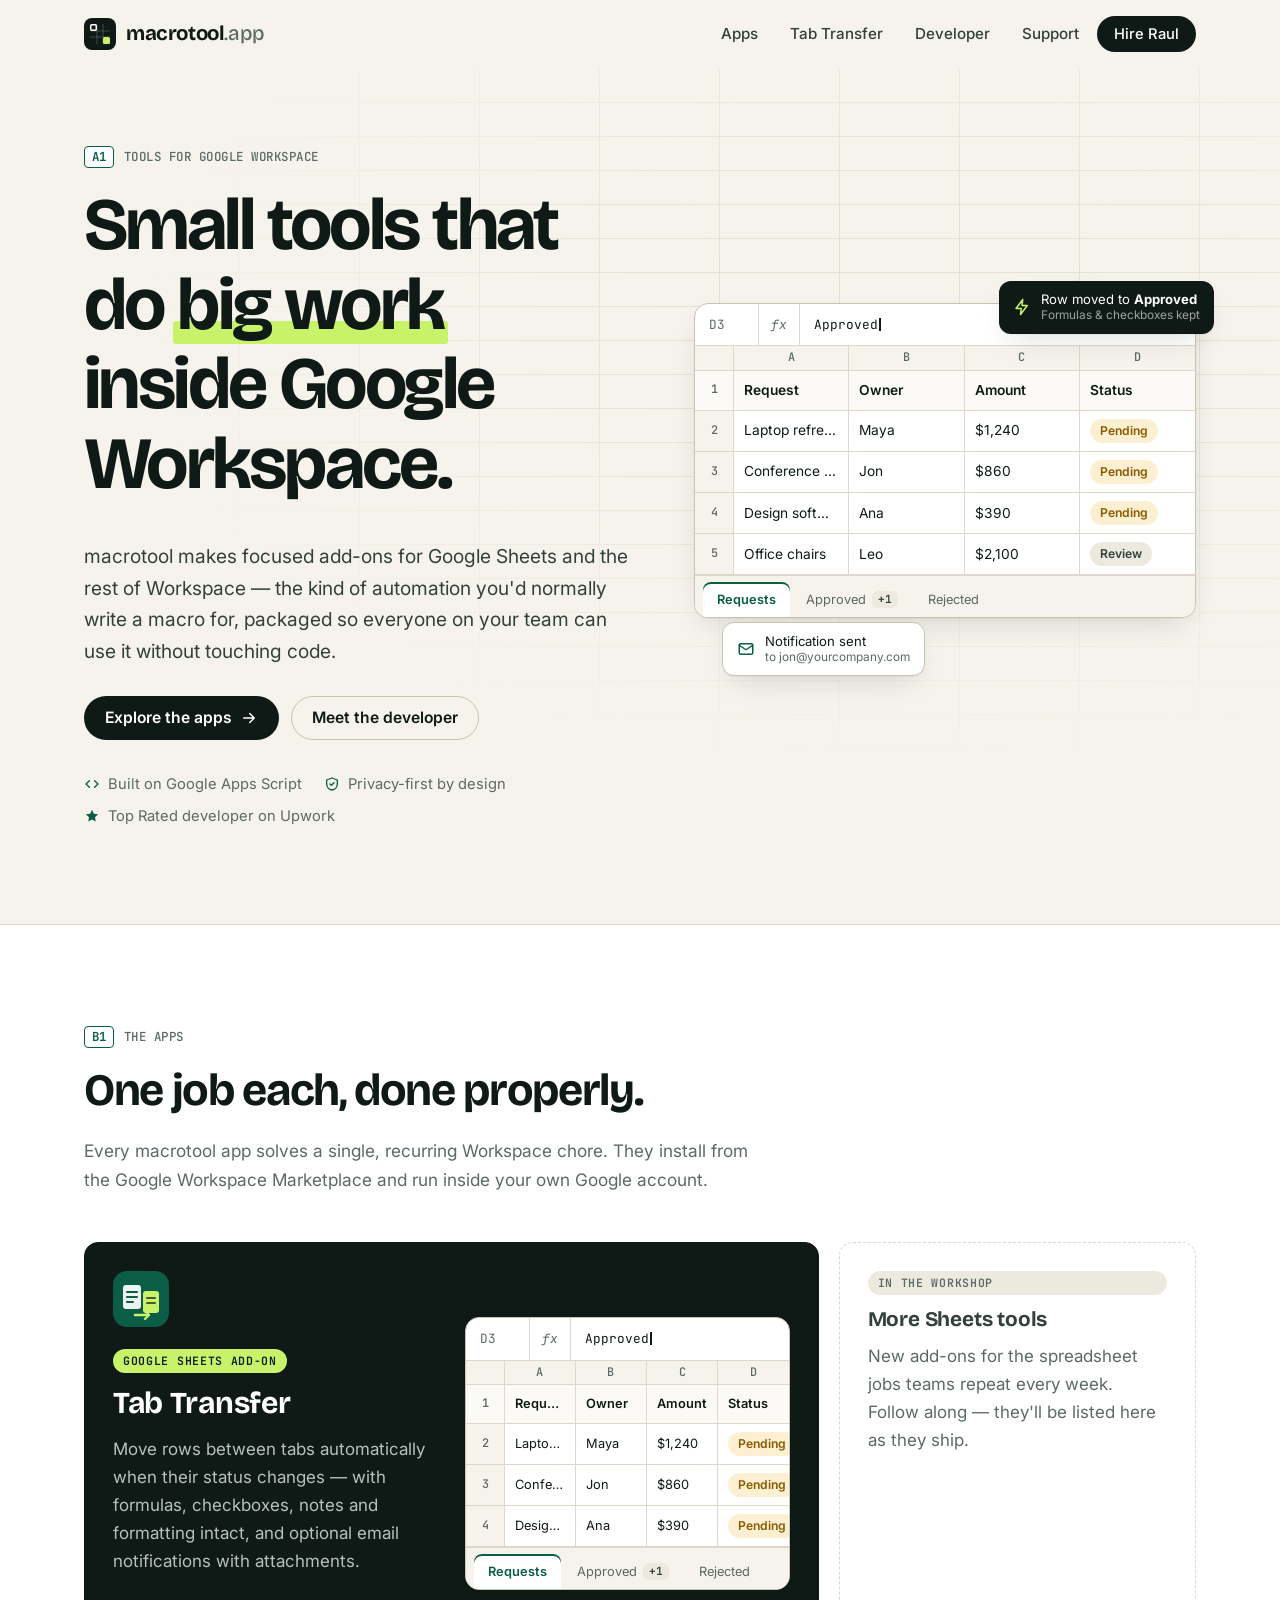
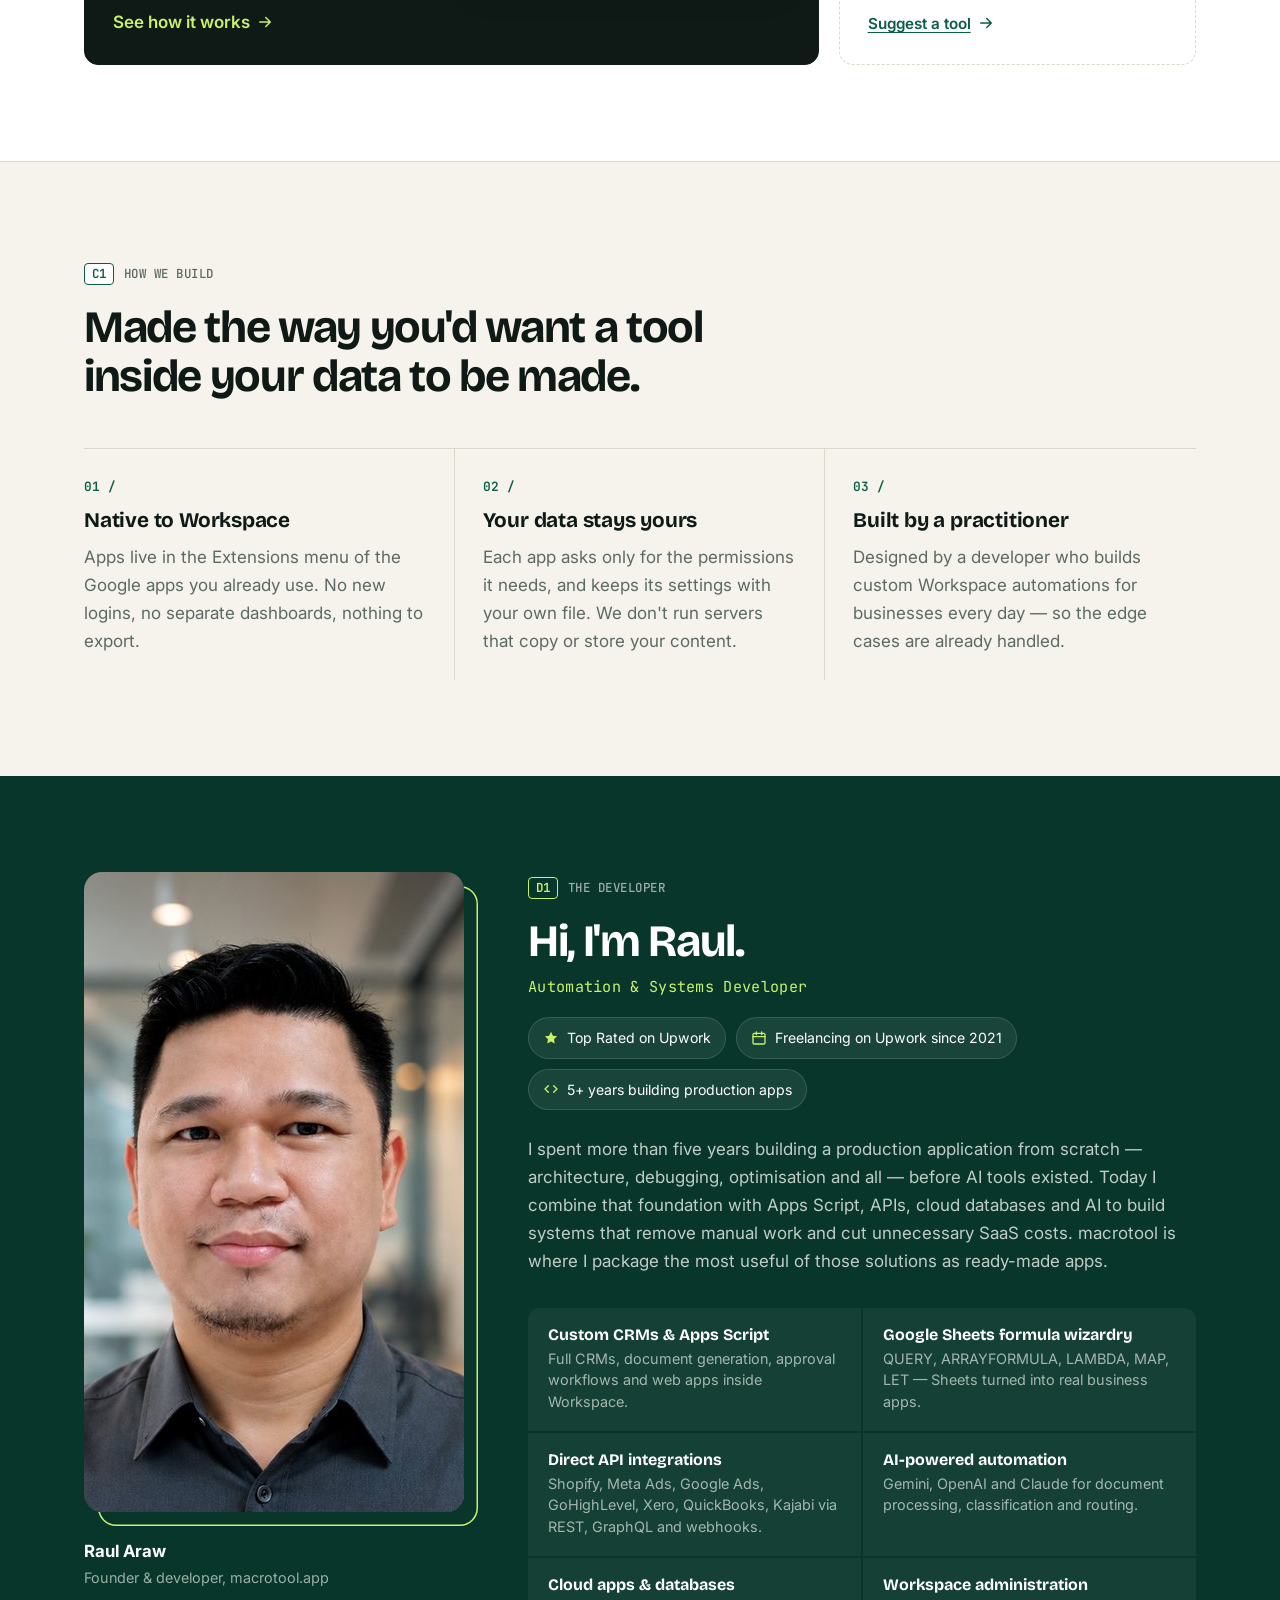
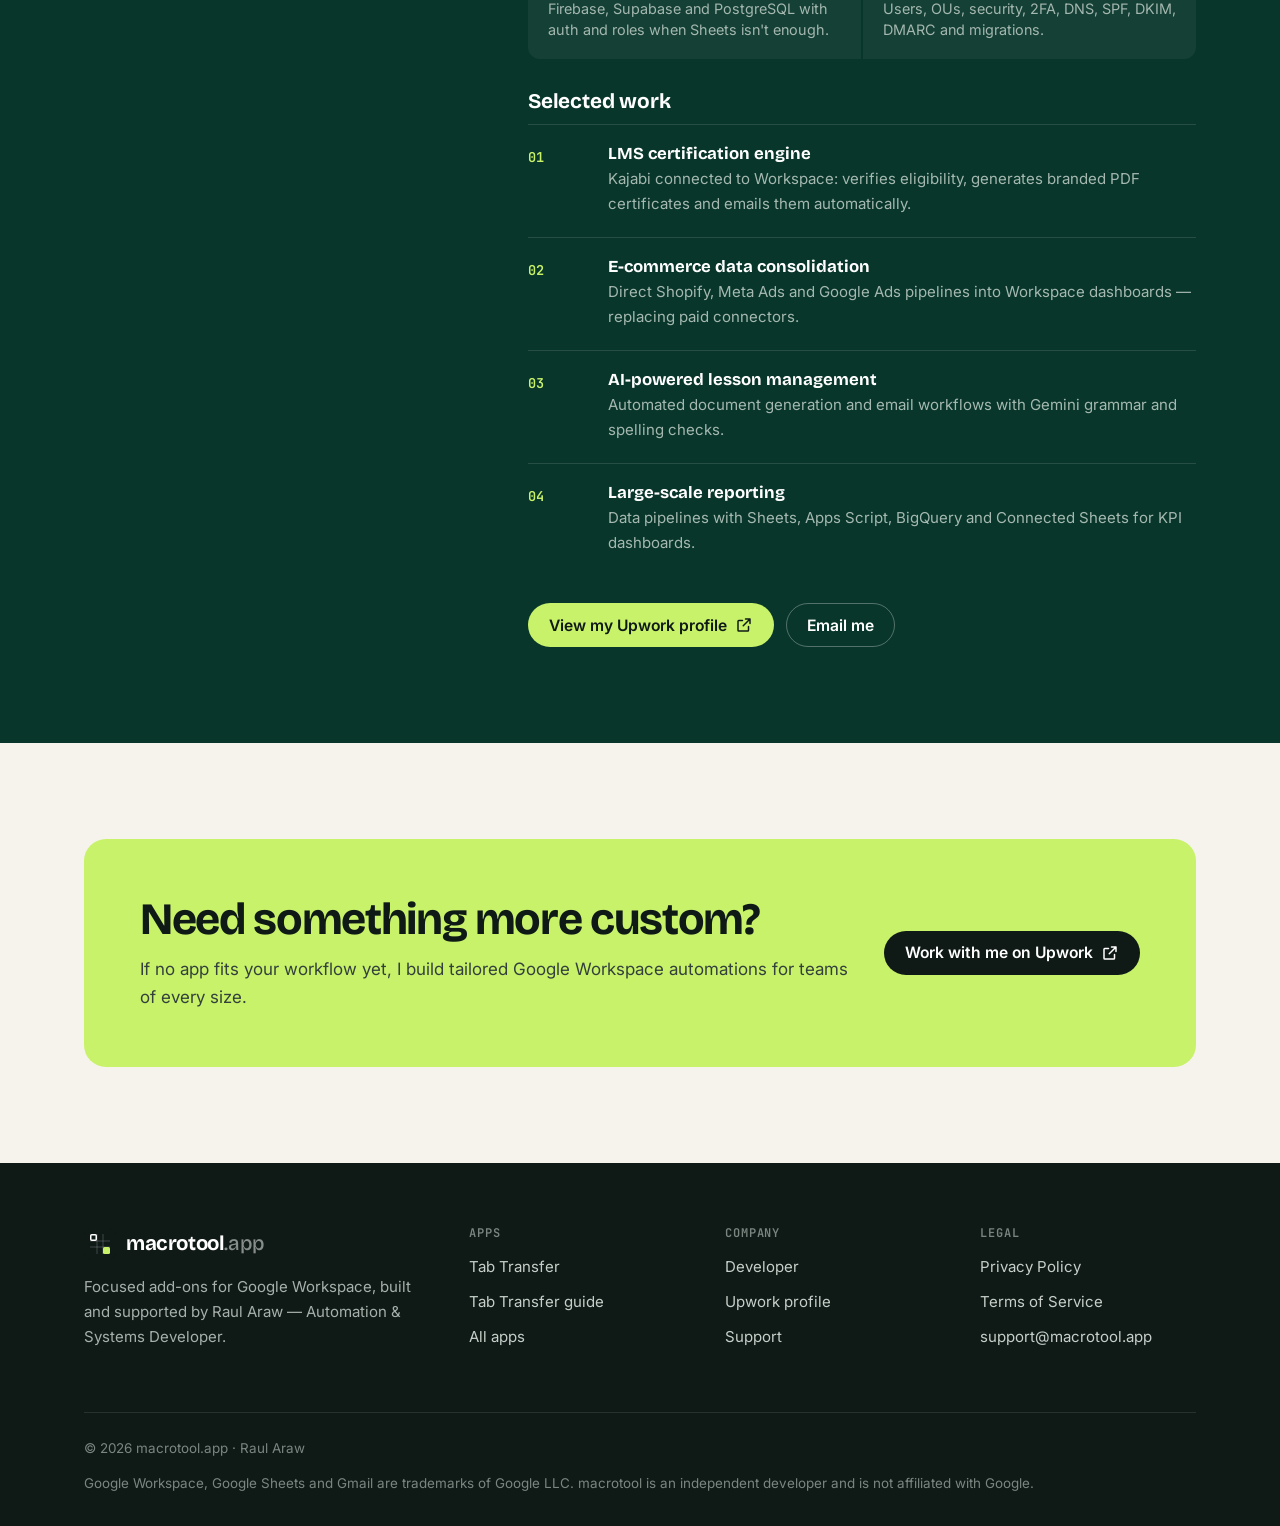
==== commit 2696cbf0: "Tab Transfer: refresh guide, product page, privacy and terms for v3.5 - Guide rewritten for the side" ====
--- a/index.html
+++ b/index.html
@@ -84,7 +84,7 @@
           <span class="app-icon"><svg viewBox="0 0 56 56" aria-hidden="true"><rect width="56" height="56" rx="14" fill="#0b5d46"/><rect x="10" y="14" width="18" height="24" rx="3" fill="#fff" fill-opacity=".92"/><path d="M14 21h10M14 26h10M14 31h6" stroke="#0b5d46" stroke-width="2" stroke-linecap="round"/><rect x="30" y="20" width="16" height="22" rx="3" fill="#c8f26a"/><path d="M34 27h8M34 32h8" stroke="#0f1a17" stroke-width="2" stroke-linecap="round" stroke-opacity=".7"/><path d="M22 44h14m-4-4 4 4-4 4" stroke="#c8f26a" stroke-width="2.4" fill="none" stroke-linecap="round" stroke-linejoin="round"/></svg></span>
           <span class="app-tag live">Google Sheets add-on</span>
           <h3>Tab Transfer</h3>
-          <p>Move rows between tabs automatically when their status changes — with formulas, checkboxes, notes and formatting intact, and optional email notifications.</p>
+          <p>Move rows between tabs automatically when their status changes — with formulas, checkboxes, notes and formatting intact, and optional email notifications with attachments.</p>
           <span class="more">See how it works <svg viewBox="0 0 24 24" fill="none" stroke="currentColor" stroke-width="2" stroke-linecap="round" stroke-linejoin="round" aria-hidden="true"><path d="M5 12h14M13 6l6 6-6 6"/></svg></span>
         </div>
         <div aria-hidden="true"><div class="sheet demo play" role="presentation" aria-label="Animation: a row whose status changes to Approved moves from the Requests tab to the Approved tab">
--- a/assets/css/style.css
+++ b/assets/css/style.css
@@ -435,3 +435,31 @@
 }
 .dev-photo::before { display: none; }
 .dev-photo img { box-shadow: 14px 14px 0 -1.5px var(--green-deep), 14px 14px 0 0 var(--lime); }
+
+/* ---------- pricing */
+.pricing { display: grid; grid-template-columns: 1fr 1fr; gap: 22px; max-width: 920px; }
+.price-card { position: relative; background: var(--surface); border: 1px solid var(--line); border-radius: 20px; padding: 32px; display: flex; flex-direction: column; gap: 18px; box-shadow: var(--shadow); }
+.price-card.pro { background: var(--ink); color: #e8efe9; border-color: var(--ink); }
+.price-card.pro .check-list li { color: #e8efe9; }
+.price-name { font-family: var(--font-display); font-weight: 600; font-size: 1.15rem; }
+.price { display: flex; align-items: baseline; gap: 8px; }
+.price .amt { font-family: var(--font-display); font-weight: 700; font-size: 3.2rem; line-height: 1; letter-spacing: -.02em; }
+.price .per { color: var(--muted); font-size: .95rem; }
+.price-card.pro .per { color: rgba(232,239,233,.7); }
+.price-card .check-list { margin: 0; flex: 1; }
+.price-card .btn { align-self: flex-start; }
+.price-tag { position: absolute; top: -12px; right: 24px; background: var(--lime); color: var(--ink); font-size: .75rem; font-weight: 700; letter-spacing: .04em; text-transform: uppercase; padding: 5px 11px; border-radius: 999px; }
+.price-how { margin: 0; font-size: .9rem; color: rgba(232,239,233,.78); background: rgba(255,255,255,.06); border-radius: 12px; padding: 12px 14px; }
+.price-how b { color: var(--lime); font-weight: 600; }
+.price-foot { margin-top: 18px; color: var(--muted); font-size: .92rem; }
+@media (max-width: 760px) { .pricing { grid-template-columns: 1fr; } .price-card { padding: 26px; } }
+
+/* ---------- thank-you page */
+.thanks { max-width: 640px; margin: 0 auto; text-align: center; padding: 40px 0 24px; }
+.thanks .state-ico { width: 64px; height: 64px; border-radius: 18px; display: grid; place-items: center; margin: 0 auto 20px; background: var(--lime); color: var(--ink); }
+.thanks .state-ico svg { width: 30px; height: 30px; }
+.thanks.pending .state-ico { background: var(--paper-2); }
+.thanks.error .state-ico { background: #fde6df; color: #9b2c13; }
+.thanks ol { text-align: left; margin: 28px auto 0; max-width: 480px; padding-left: 1.2em; }
+.thanks ol li { margin: .45em 0; }
+.thanks .who { font-family: var(--font-mono); font-size: .95rem; background: var(--surface); border: 1px solid var(--line); border-radius: 8px; padding: 2px 8px; }
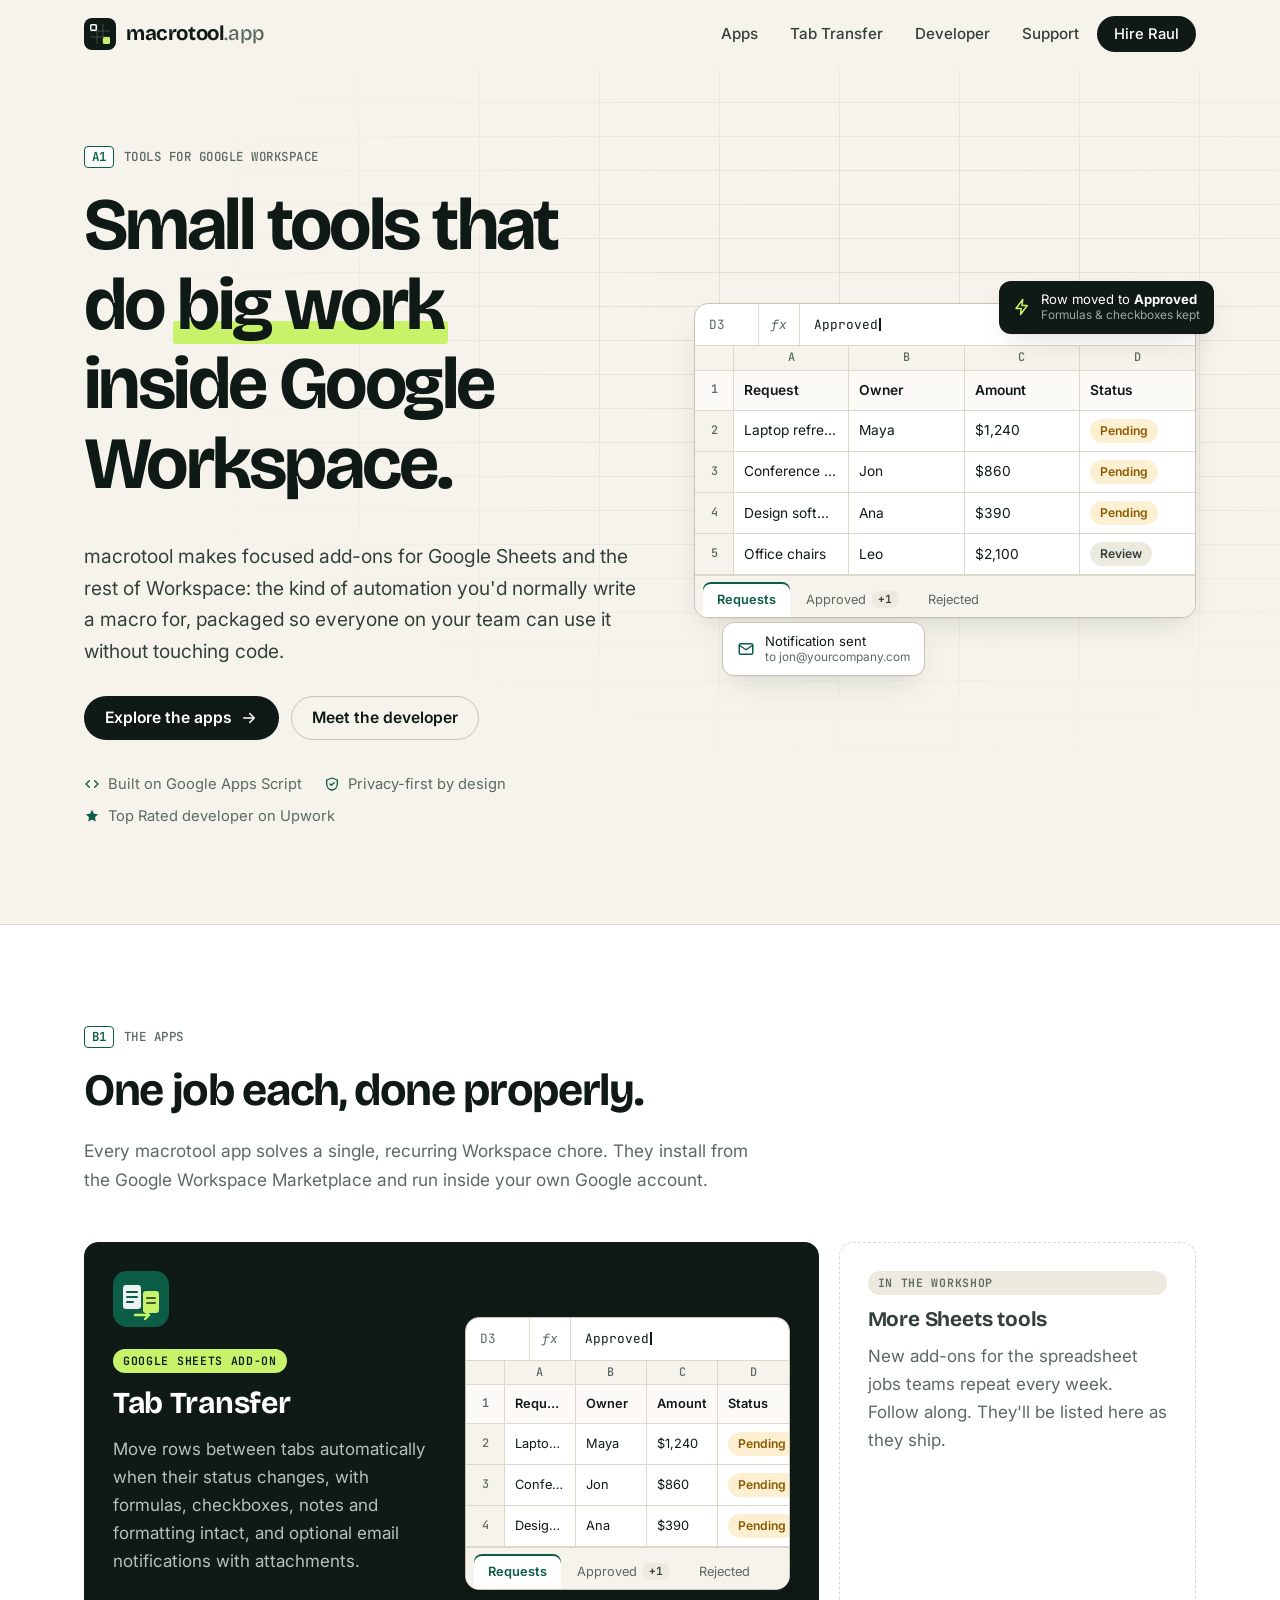
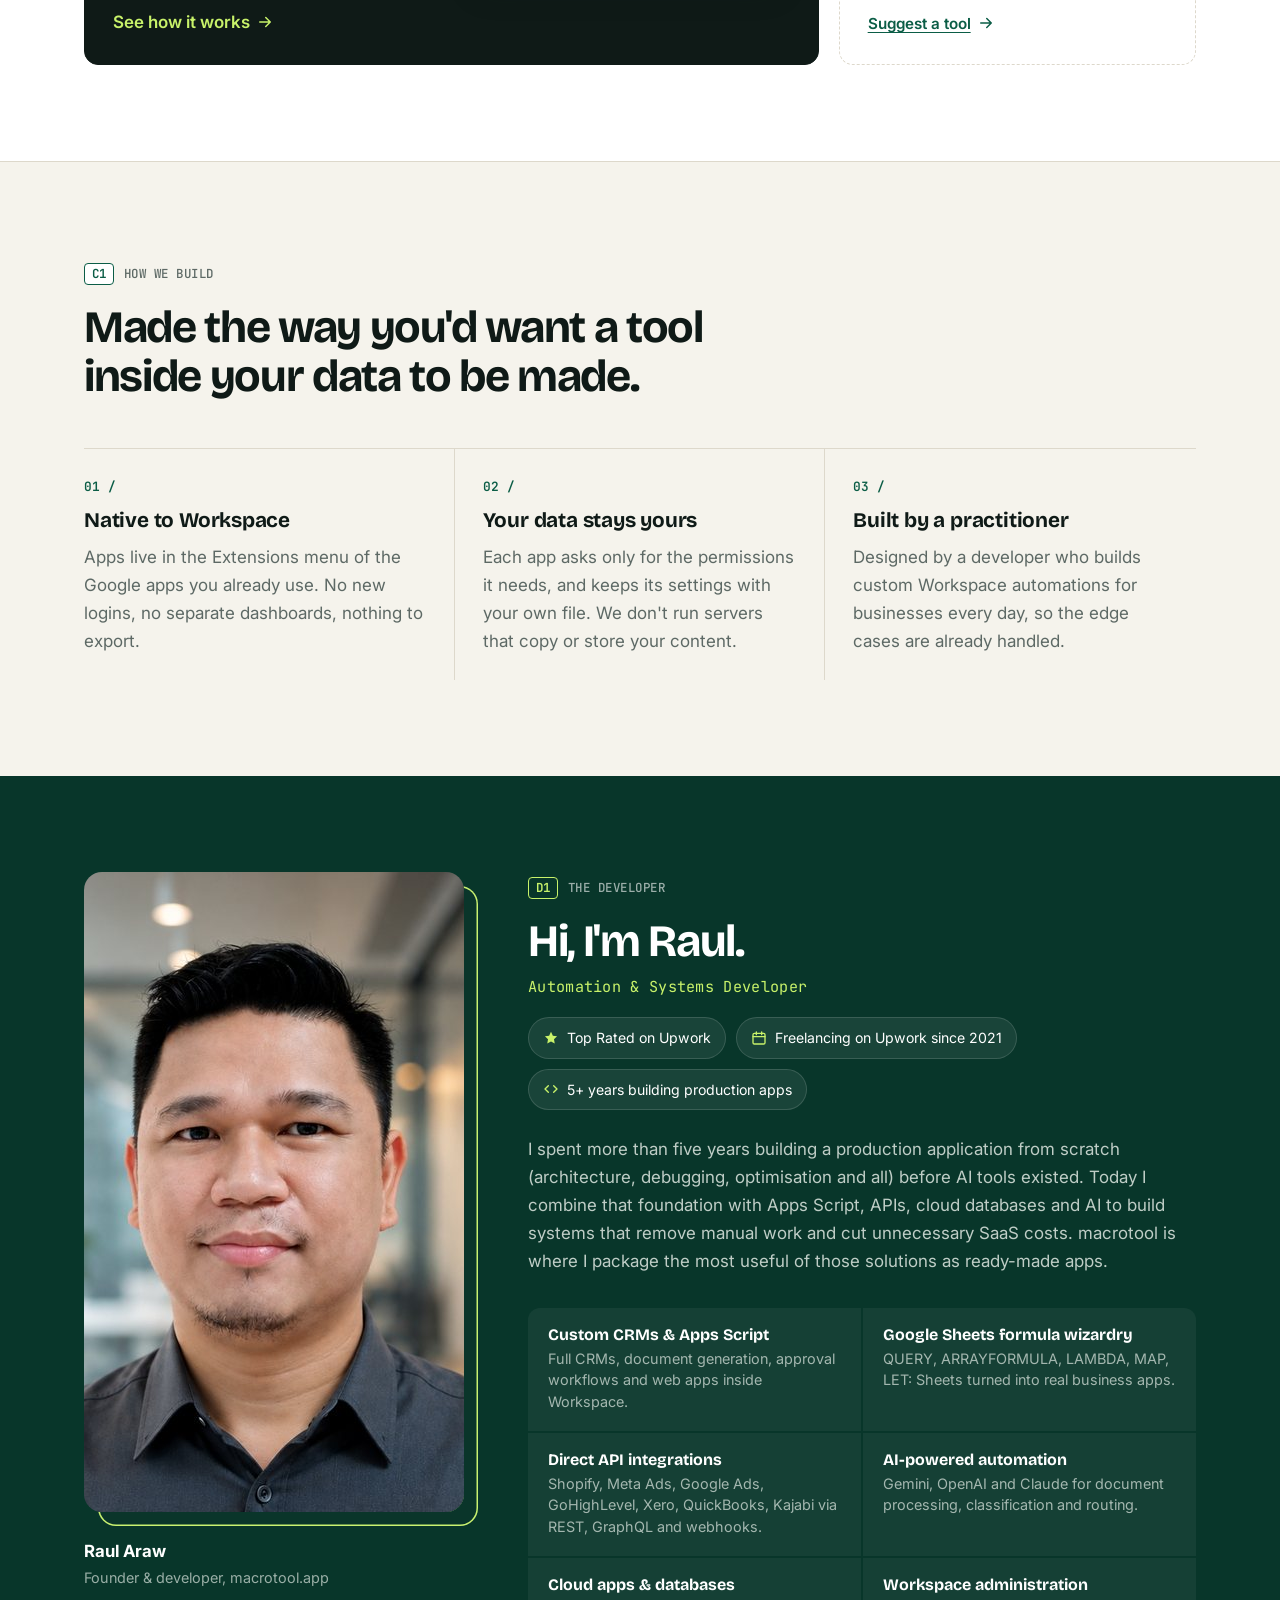
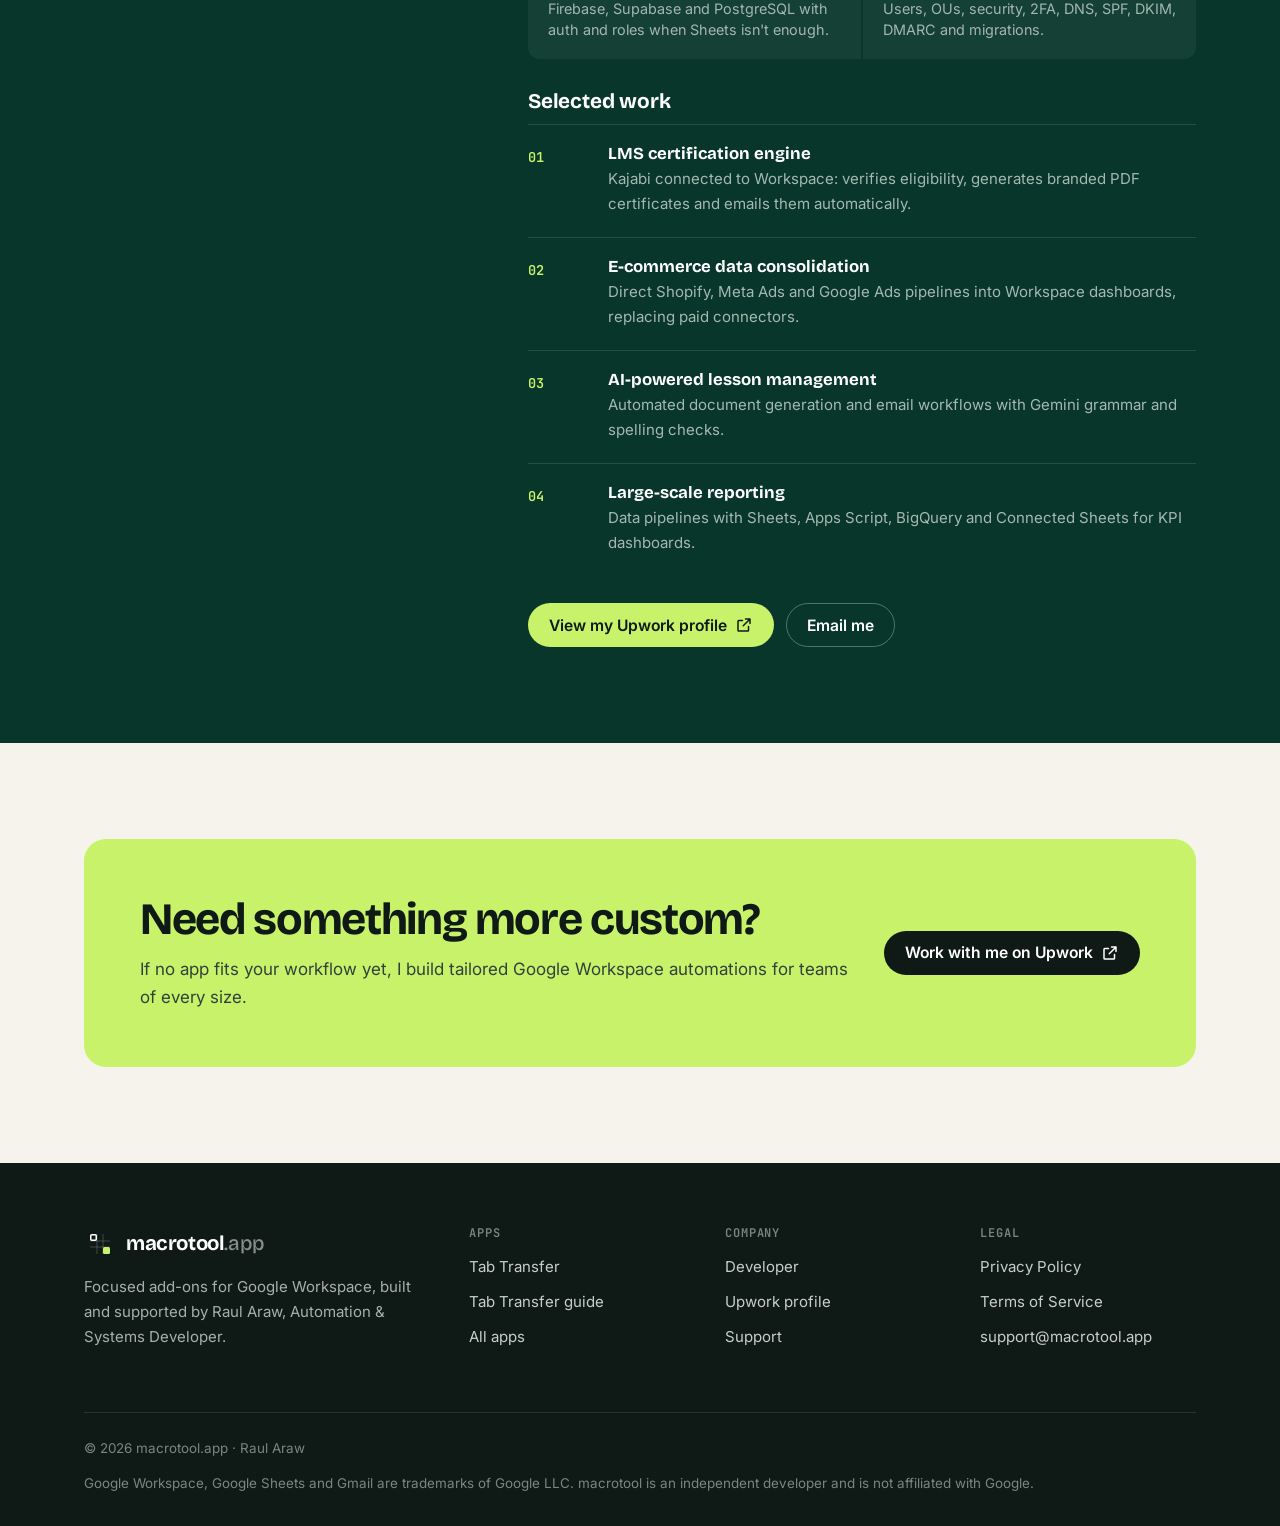
==== commit cd85c29a: "Replace em dashes across the site with plainer punctuation Co-Authored-By: Claude Opus 5.5 <noreply@" ====
--- a/index.html
+++ b/index.html
@@ -3,12 +3,12 @@
 <head>
 <meta charset="utf-8">
 <meta name="viewport" content="width=device-width, initial-scale=1">
-<title>macrotool — Small tools for Google Workspace</title>
+<title>macrotool | Small tools for Google Workspace</title>
 <meta name="description" content="macrotool builds focused Google Workspace add-ons, starting with Tab Transfer for Google Sheets. Made by Raul Araw, Top Rated Automation & Systems Developer.">
 <link rel="canonical" href="https://macrotool.app/">
 <meta property="og:type" content="website">
 <meta property="og:site_name" content="macrotool">
-<meta property="og:title" content="macrotool — Small tools for Google Workspace">
+<meta property="og:title" content="macrotool | Small tools for Google Workspace">
 <meta property="og:description" content="macrotool builds focused Google Workspace add-ons, starting with Tab Transfer for Google Sheets. Made by Raul Araw, Top Rated Automation & Systems Developer.">
 <meta property="og:url" content="https://macrotool.app/">
 <meta property="og:image" content="https://macrotool.app/assets/img/og-image.png">
@@ -39,7 +39,7 @@
     <div>
       <div class="cellref"><b>A1</b> Tools for Google Workspace</div>
       <h1>Small tools that do <span class="hl">big work</span> inside Google Workspace.</h1>
-      <p class="lede">macrotool makes focused add-ons for Google Sheets and the rest of Workspace — the kind of automation you'd normally write a macro for, packaged so everyone on your team can use it without touching code.</p>
+      <p class="lede">macrotool makes focused add-ons for Google Sheets and the rest of Workspace: the kind of automation you'd normally write a macro for, packaged so everyone on your team can use it without touching code.</p>
       <div class="hero-actions">
         <a class="btn btn-primary" href="#apps">Explore the apps <svg viewBox="0 0 24 24" fill="none" stroke="currentColor" stroke-width="2" stroke-linecap="round" stroke-linejoin="round" aria-hidden="true"><path d="M5 12h14M13 6l6 6-6 6"/></svg></a>
         <a class="btn btn-ghost" href="#developer">Meet the developer</a>
@@ -84,7 +84,7 @@
           <span class="app-icon"><svg viewBox="0 0 56 56" aria-hidden="true"><rect width="56" height="56" rx="14" fill="#0b5d46"/><rect x="10" y="14" width="18" height="24" rx="3" fill="#fff" fill-opacity=".92"/><path d="M14 21h10M14 26h10M14 31h6" stroke="#0b5d46" stroke-width="2" stroke-linecap="round"/><rect x="30" y="20" width="16" height="22" rx="3" fill="#c8f26a"/><path d="M34 27h8M34 32h8" stroke="#0f1a17" stroke-width="2" stroke-linecap="round" stroke-opacity=".7"/><path d="M22 44h14m-4-4 4 4-4 4" stroke="#c8f26a" stroke-width="2.4" fill="none" stroke-linecap="round" stroke-linejoin="round"/></svg></span>
           <span class="app-tag live">Google Sheets add-on</span>
           <h3>Tab Transfer</h3>
-          <p>Move rows between tabs automatically when their status changes — with formulas, checkboxes, notes and formatting intact, and optional email notifications with attachments.</p>
+          <p>Move rows between tabs automatically when their status changes, with formulas, checkboxes, notes and formatting intact, and optional email notifications with attachments.</p>
           <span class="more">See how it works <svg viewBox="0 0 24 24" fill="none" stroke="currentColor" stroke-width="2" stroke-linecap="round" stroke-linejoin="round" aria-hidden="true"><path d="M5 12h14M13 6l6 6-6 6"/></svg></span>
         </div>
         <div aria-hidden="true"><div class="sheet demo play" role="presentation" aria-label="Animation: a row whose status changes to Approved moves from the Requests tab to the Approved tab">
@@ -105,7 +105,7 @@
       <div class="app-card ghost reveal">
         <span class="app-tag soon">In the workshop</span>
         <h3>More Sheets tools</h3>
-        <p>New add-ons for the spreadsheet jobs teams repeat every week. Follow along — they'll be listed here as they ship.</p>
+        <p>New add-ons for the spreadsheet jobs teams repeat every week. Follow along. They'll be listed here as they ship.</p>
         <a class="more" href="mailto:support@macrotool.app?subject=Tool%20idea">Suggest a tool <svg viewBox="0 0 24 24" fill="none" stroke="currentColor" stroke-width="2" stroke-linecap="round" stroke-linejoin="round" aria-hidden="true"><path d="M5 12h14M13 6l6 6-6 6"/></svg></a>
       </div>
     </div>
@@ -121,7 +121,7 @@
     <div class="pillars">
       <div class="pillar reveal"><span class="num">01 /</span><h3>Native to Workspace</h3><p>Apps live in the Extensions menu of the Google apps you already use. No new logins, no separate dashboards, nothing to export.</p></div>
       <div class="pillar reveal"><span class="num">02 /</span><h3>Your data stays yours</h3><p>Each app asks only for the permissions it needs, and keeps its settings with your own file. We don't run servers that copy or store your content.</p></div>
-      <div class="pillar reveal"><span class="num">03 /</span><h3>Built by a practitioner</h3><p>Designed by a developer who builds custom Workspace automations for businesses every day — so the edge cases are already handled.</p></div>
+      <div class="pillar reveal"><span class="num">03 /</span><h3>Built by a practitioner</h3><p>Designed by a developer who builds custom Workspace automations for businesses every day, so the edge cases are already handled.</p></div>
     </div>
   </div>
 </section>
@@ -141,10 +141,10 @@
         <span class="badge"><svg viewBox="0 0 24 24" fill="none" stroke="currentColor" stroke-width="2" stroke-linecap="round" stroke-linejoin="round" aria-hidden="true"><rect x="3" y="5" width="18" height="16" rx="2"/><path d="M3 10h18M8 3v4M16 3v4"/></svg> Freelancing on Upwork since 2021</span>
         <span class="badge"><svg viewBox="0 0 24 24" fill="none" stroke="currentColor" stroke-width="2" stroke-linecap="round" stroke-linejoin="round" aria-hidden="true"><path d="M8 7l-5 5 5 5M16 7l5 5-5 5"/></svg> 5+ years building production apps</span>
       </div>
-      <p class="bio">I spent more than five years building a production application from scratch — architecture, debugging, optimisation and all — before AI tools existed. Today I combine that foundation with Apps Script, APIs, cloud databases and AI to build systems that remove manual work and cut unnecessary SaaS costs. macrotool is where I package the most useful of those solutions as ready-made apps.</p>
+      <p class="bio">I spent more than five years building a production application from scratch (architecture, debugging, optimisation and all) before AI tools existed. Today I combine that foundation with Apps Script, APIs, cloud databases and AI to build systems that remove manual work and cut unnecessary SaaS costs. macrotool is where I package the most useful of those solutions as ready-made apps.</p>
       <div class="skills">
         <div class="skill"><h4>Custom CRMs &amp; Apps Script</h4><p>Full CRMs, document generation, approval workflows and web apps inside Workspace.</p></div>
-        <div class="skill"><h4>Google Sheets formula wizardry</h4><p>QUERY, ARRAYFORMULA, LAMBDA, MAP, LET — Sheets turned into real business apps.</p></div>
+        <div class="skill"><h4>Google Sheets formula wizardry</h4><p>QUERY, ARRAYFORMULA, LAMBDA, MAP, LET: Sheets turned into real business apps.</p></div>
         <div class="skill"><h4>Direct API integrations</h4><p>Shopify, Meta Ads, Google Ads, GoHighLevel, Xero, QuickBooks, Kajabi via REST, GraphQL and webhooks.</p></div>
         <div class="skill"><h4>AI-powered automation</h4><p>Gemini, OpenAI and Claude for document processing, classification and routing.</p></div>
         <div class="skill"><h4>Cloud apps &amp; databases</h4><p>Firebase, Supabase and PostgreSQL with auth and roles when Sheets isn't enough.</p></div>
@@ -153,7 +153,7 @@
       <h3 style="margin-top:8px">Selected work</h3>
       <ul class="work">
         <li><div><h4>LMS certification engine</h4><p>Kajabi connected to Workspace: verifies eligibility, generates branded PDF certificates and emails them automatically.</p></div></li>
-        <li><div><h4>E-commerce data consolidation</h4><p>Direct Shopify, Meta Ads and Google Ads pipelines into Workspace dashboards — replacing paid connectors.</p></div></li>
+        <li><div><h4>E-commerce data consolidation</h4><p>Direct Shopify, Meta Ads and Google Ads pipelines into Workspace dashboards, replacing paid connectors.</p></div></li>
         <li><div><h4>AI-powered lesson management</h4><p>Automated document generation and email workflows with Gemini grammar and spelling checks.</p></div></li>
         <li><div><h4>Large-scale reporting</h4><p>Data pipelines with Sheets, Apps Script, BigQuery and Connected Sheets for KPI dashboards.</p></div></li>
       </ul>
@@ -186,7 +186,7 @@
     <div class="foot-grid">
       <div>
         <a class="brand" href="index.html"><svg viewBox="0 0 32 32" aria-hidden="true"><rect width="32" height="32" rx="8" fill="#0f1a17"/><path d="M6 13h20M6 19h20M13 6v20M19 6v20" stroke="#fff" stroke-opacity=".2" stroke-width="1"/><rect x="6.75" y="6.75" width="5.5" height="5.5" rx="1" fill="none" stroke="#fff" stroke-width="1.5"/><rect x="19" y="19" width="7" height="7" rx="1.5" fill="#c8f26a"/></svg><span>macrotool<span class="tld">.app</span></span></a>
-        <p style="max-width:30em">Focused add-ons for Google Workspace, built and supported by Raul Araw — Automation &amp; Systems Developer.</p>
+        <p style="max-width:30em">Focused add-ons for Google Workspace, built and supported by Raul Araw, Automation &amp; Systems Developer.</p>
       </div>
       <div><h4>Apps</h4><ul><li><a href="apps/tab-transfer/">Tab Transfer</a></li><li><a href="apps/tab-transfer/help/">Tab Transfer guide</a></li><li><a href="index.html#apps">All apps</a></li></ul></div>
       <div><h4>Company</h4><ul><li><a href="index.html#developer">Developer</a></li><li><a href="https://www.upwork.com/freelancers/~010acf1b6183b365bc?mp_source=share" target="_blank" rel="noopener">Upwork profile</a></li><li><a href="support/">Support</a></li></ul></div>
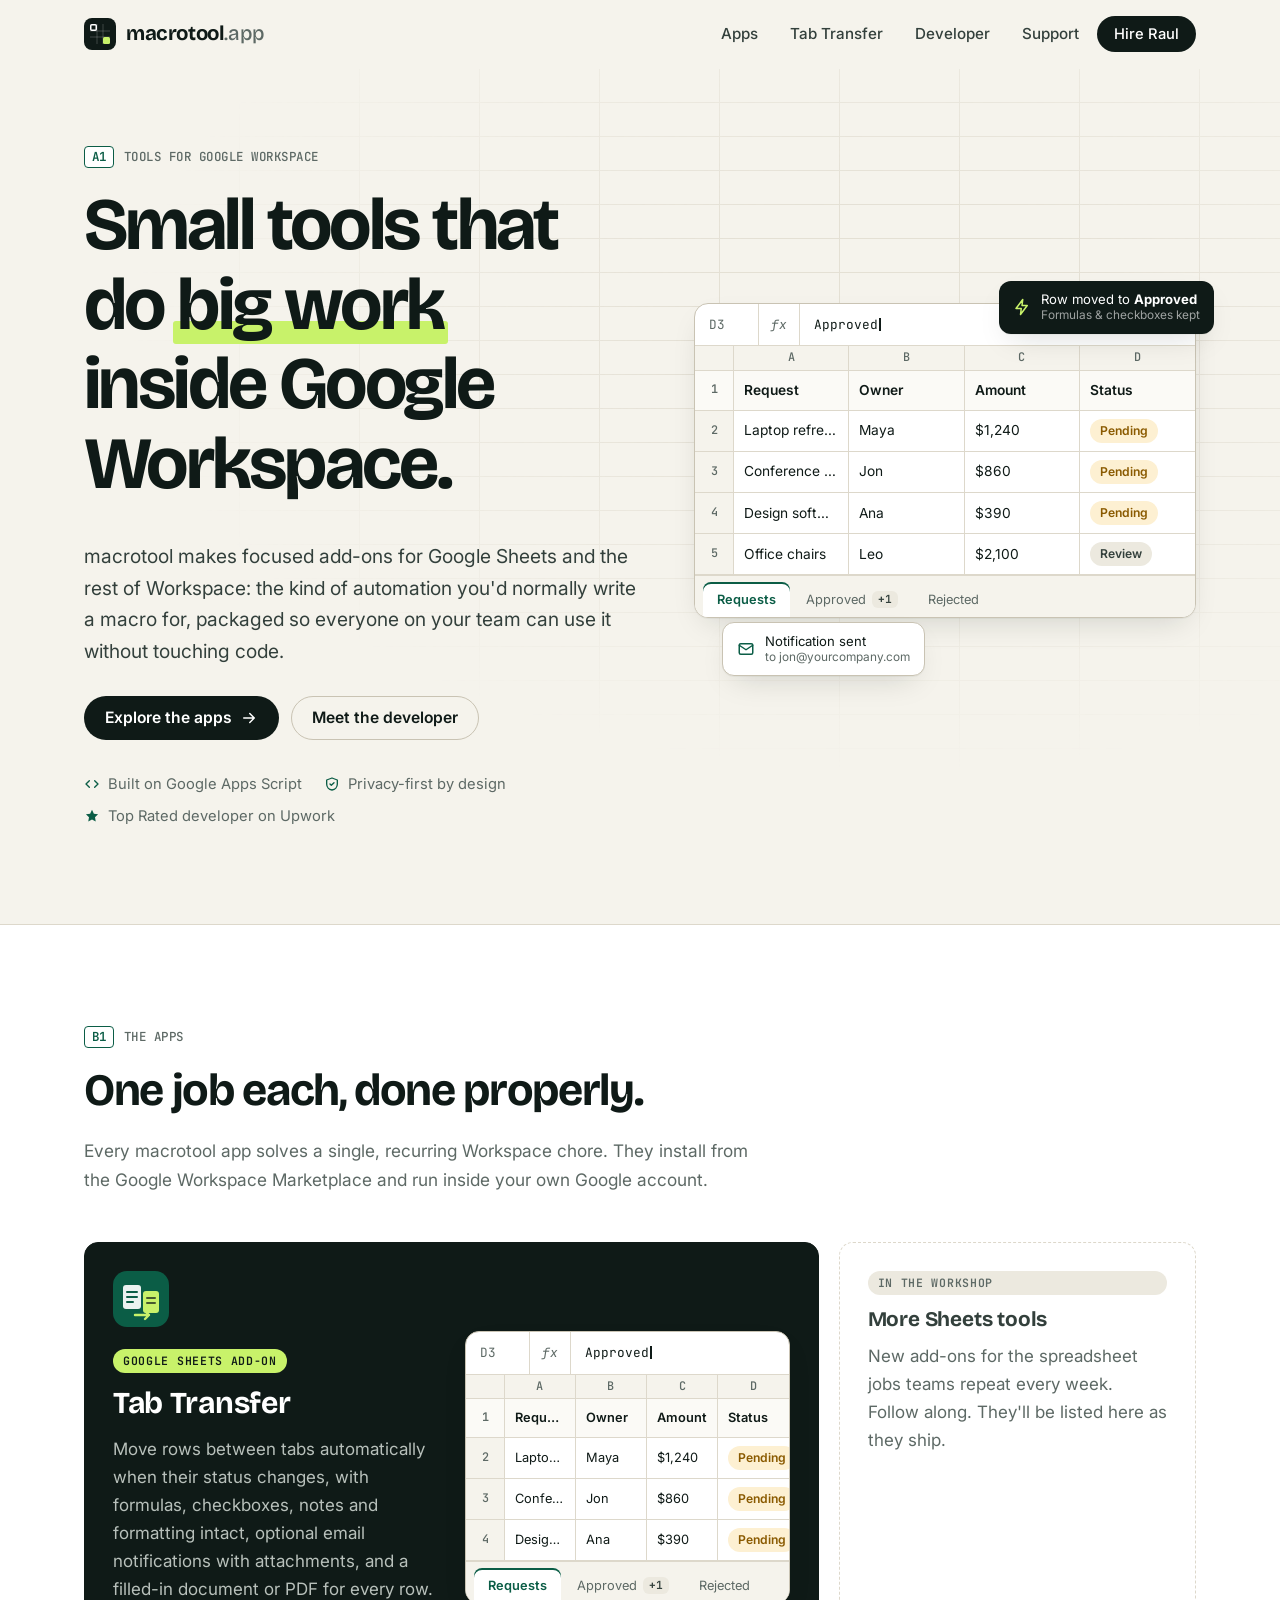
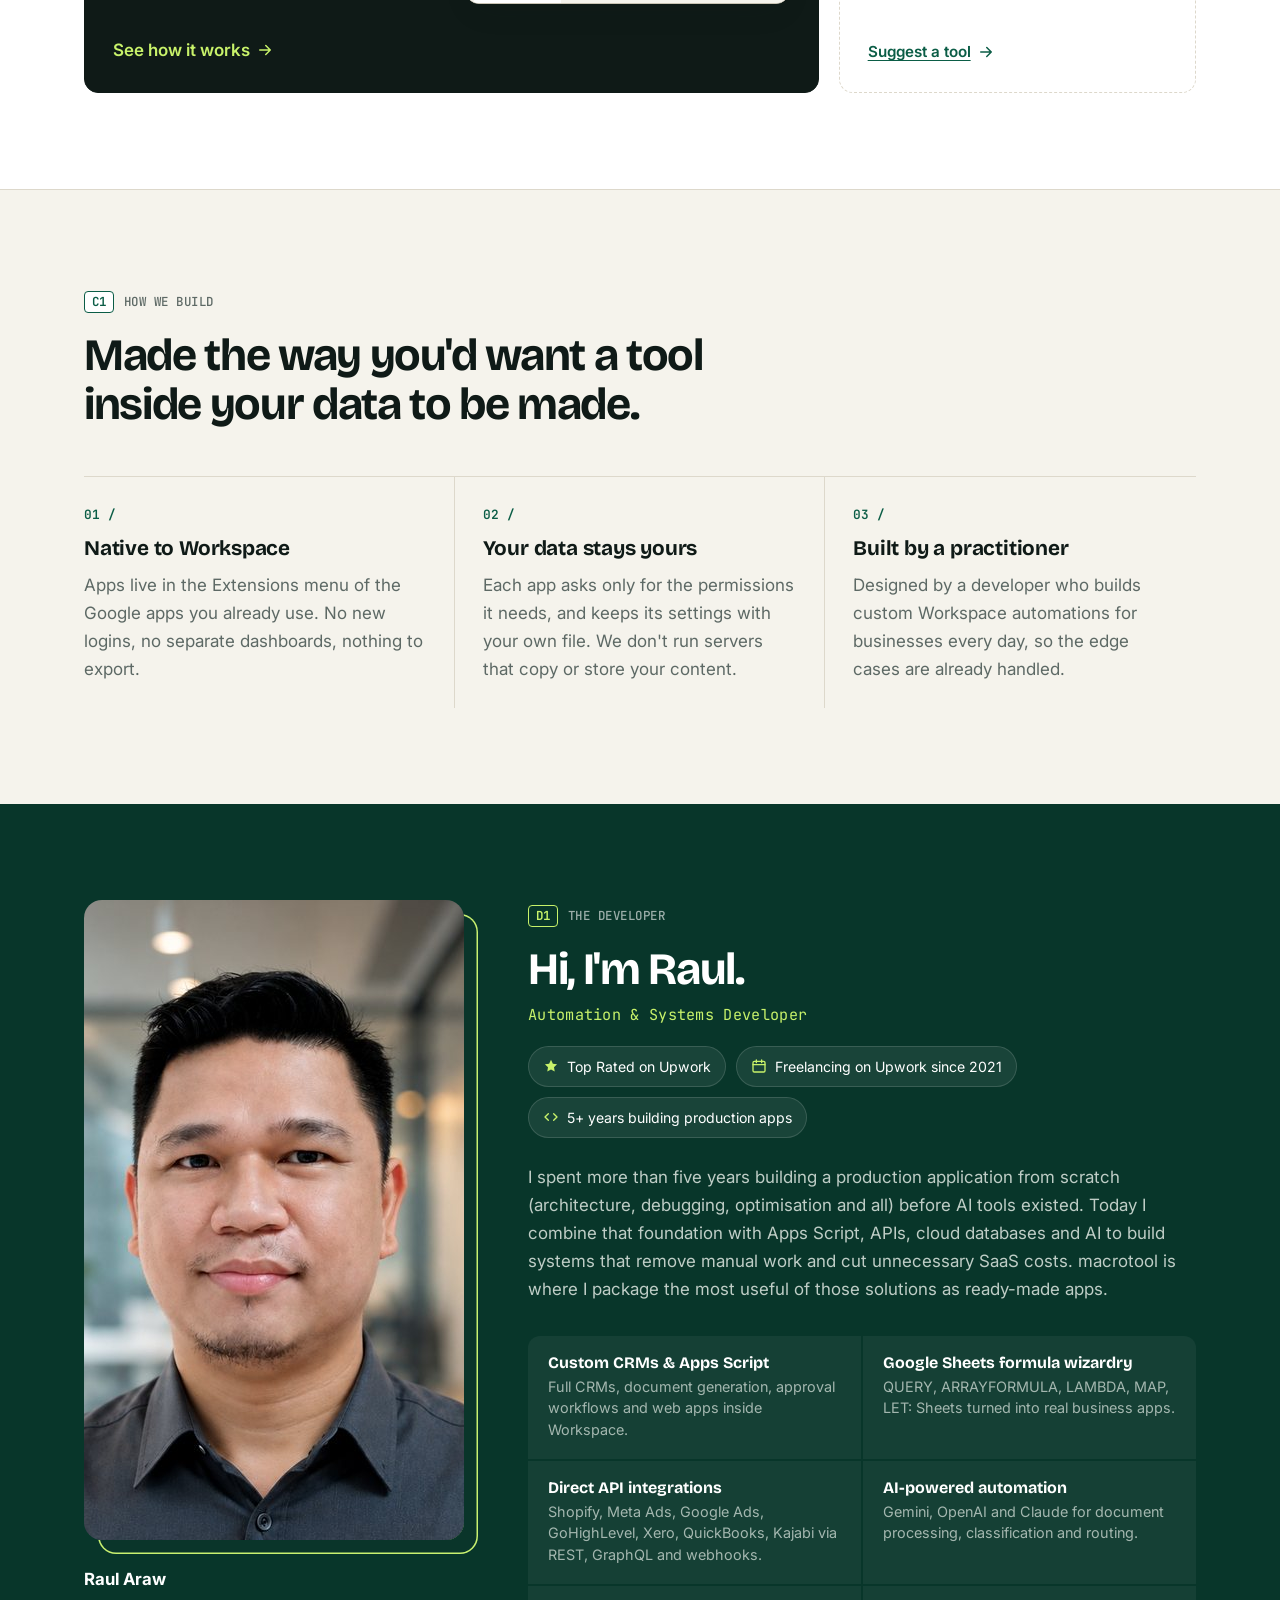
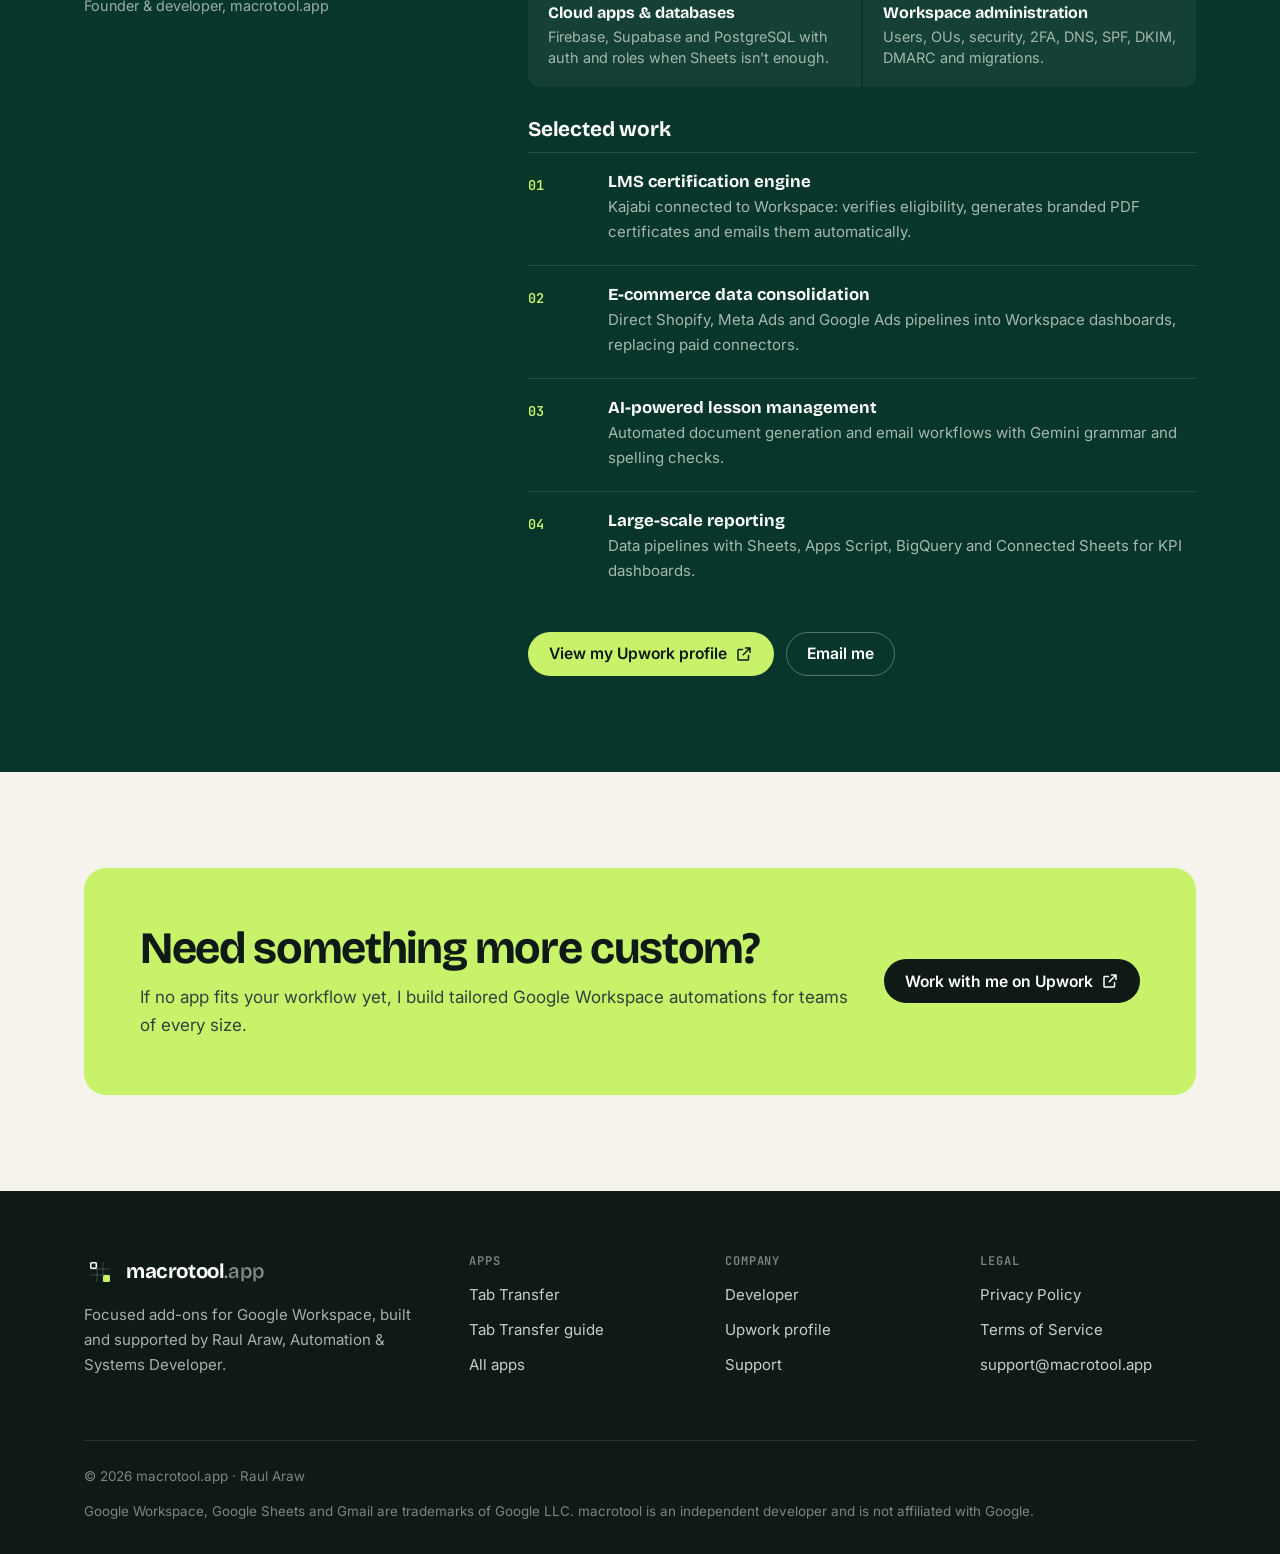
==== commit b8521263: "Tab Transfer: guide sections for Column check and Documents (Doc, Word and PDF form templates) - Gui" ====
--- a/index.html
+++ b/index.html
@@ -84,7 +84,7 @@
           <span class="app-icon"><svg viewBox="0 0 56 56" aria-hidden="true"><rect width="56" height="56" rx="14" fill="#0b5d46"/><rect x="10" y="14" width="18" height="24" rx="3" fill="#fff" fill-opacity=".92"/><path d="M14 21h10M14 26h10M14 31h6" stroke="#0b5d46" stroke-width="2" stroke-linecap="round"/><rect x="30" y="20" width="16" height="22" rx="3" fill="#c8f26a"/><path d="M34 27h8M34 32h8" stroke="#0f1a17" stroke-width="2" stroke-linecap="round" stroke-opacity=".7"/><path d="M22 44h14m-4-4 4 4-4 4" stroke="#c8f26a" stroke-width="2.4" fill="none" stroke-linecap="round" stroke-linejoin="round"/></svg></span>
           <span class="app-tag live">Google Sheets add-on</span>
           <h3>Tab Transfer</h3>
-          <p>Move rows between tabs automatically when their status changes, with formulas, checkboxes, notes and formatting intact, and optional email notifications with attachments.</p>
+          <p>Move rows between tabs automatically when their status changes, with formulas, checkboxes, notes and formatting intact, optional email notifications with attachments, and a filled-in document or PDF for every row.</p>
           <span class="more">See how it works <svg viewBox="0 0 24 24" fill="none" stroke="currentColor" stroke-width="2" stroke-linecap="round" stroke-linejoin="round" aria-hidden="true"><path d="M5 12h14M13 6l6 6-6 6"/></svg></span>
         </div>
         <div aria-hidden="true"><div class="sheet demo play" role="presentation" aria-label="Animation: a row whose status changes to Approved moves from the Requests tab to the Approved tab">
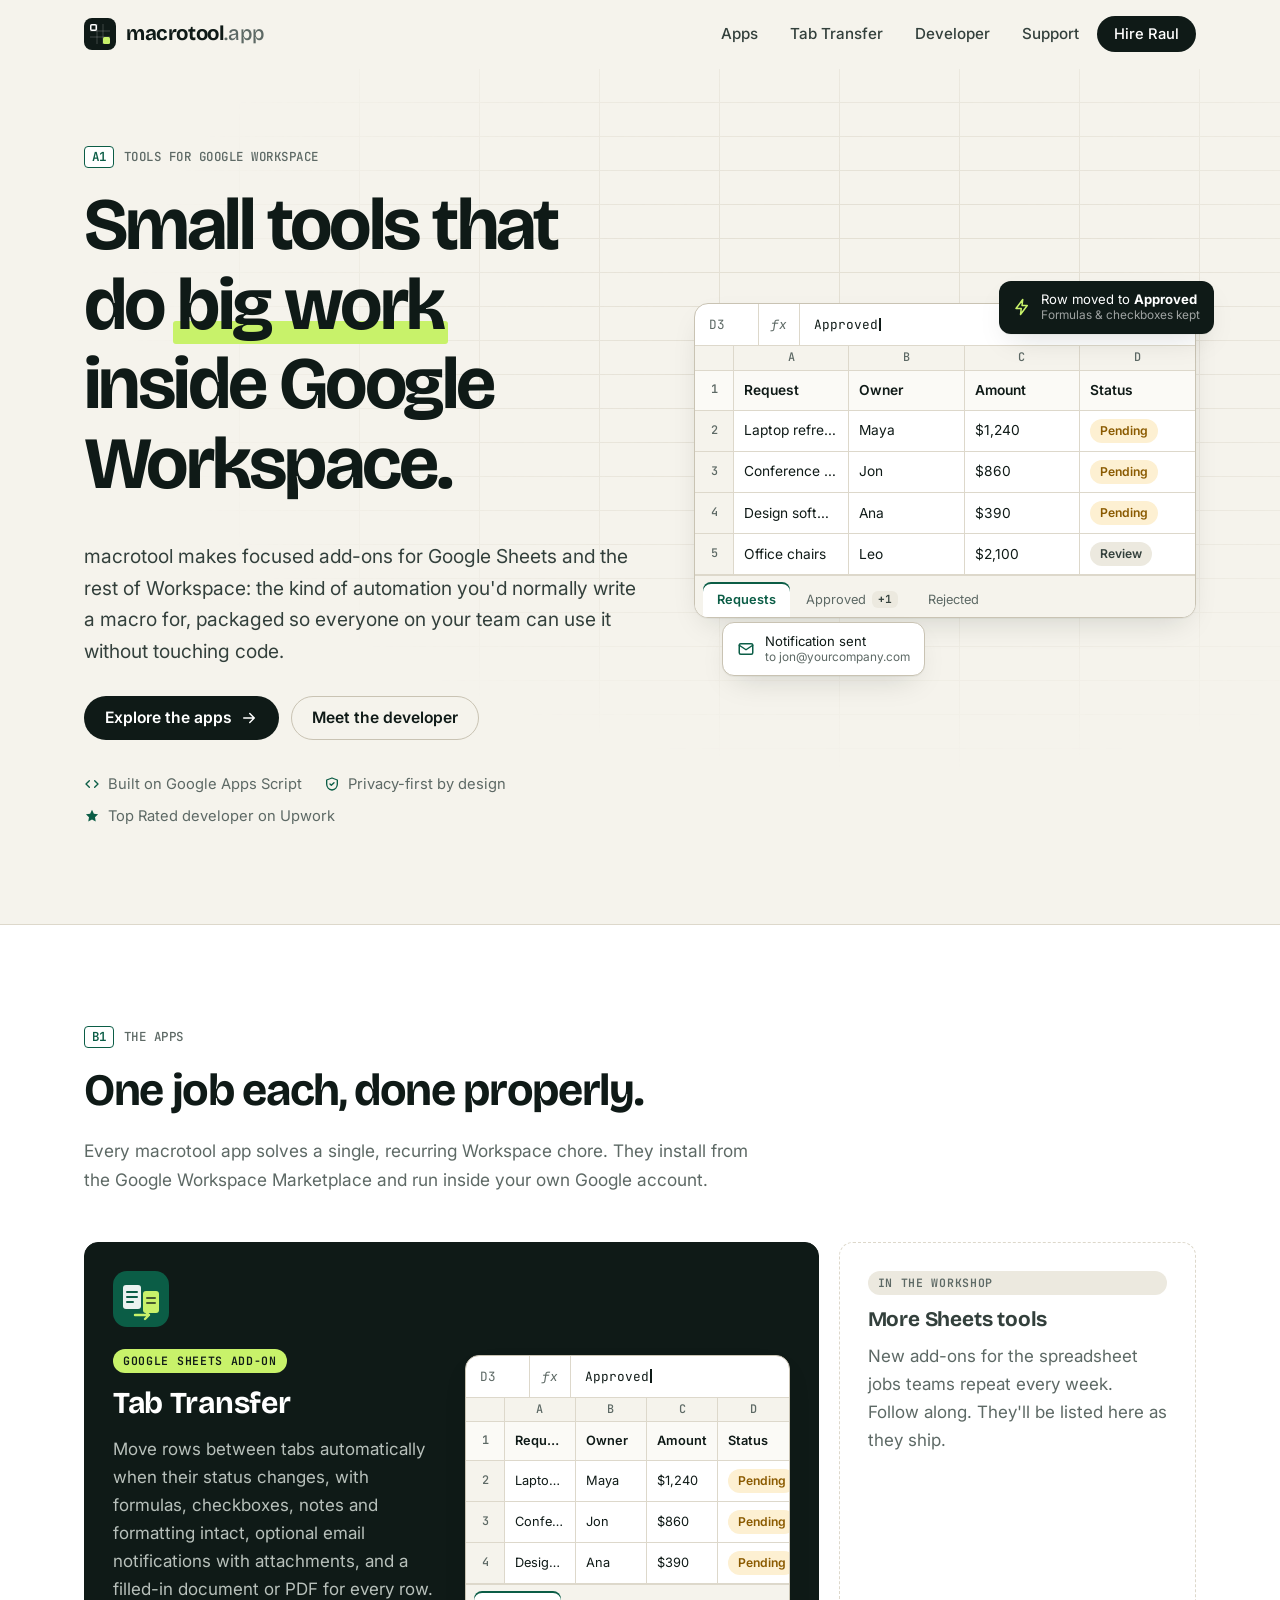
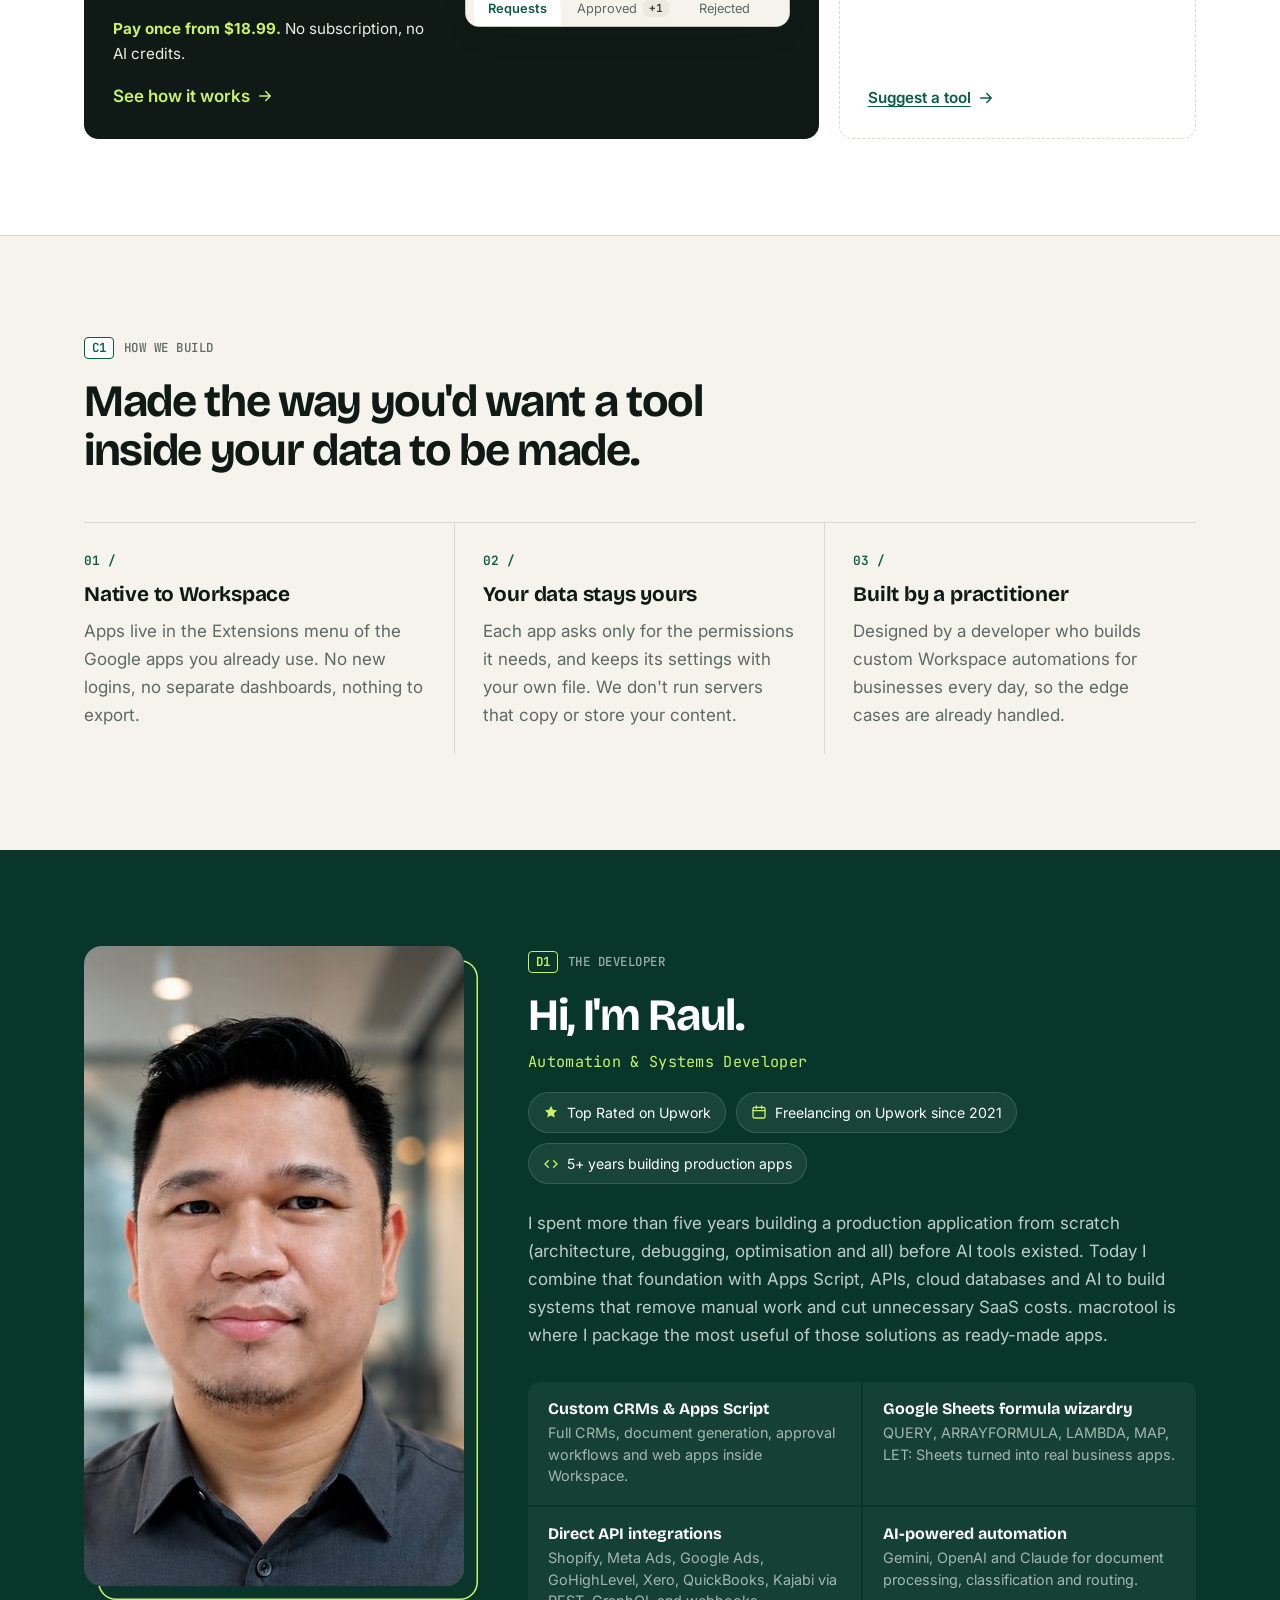
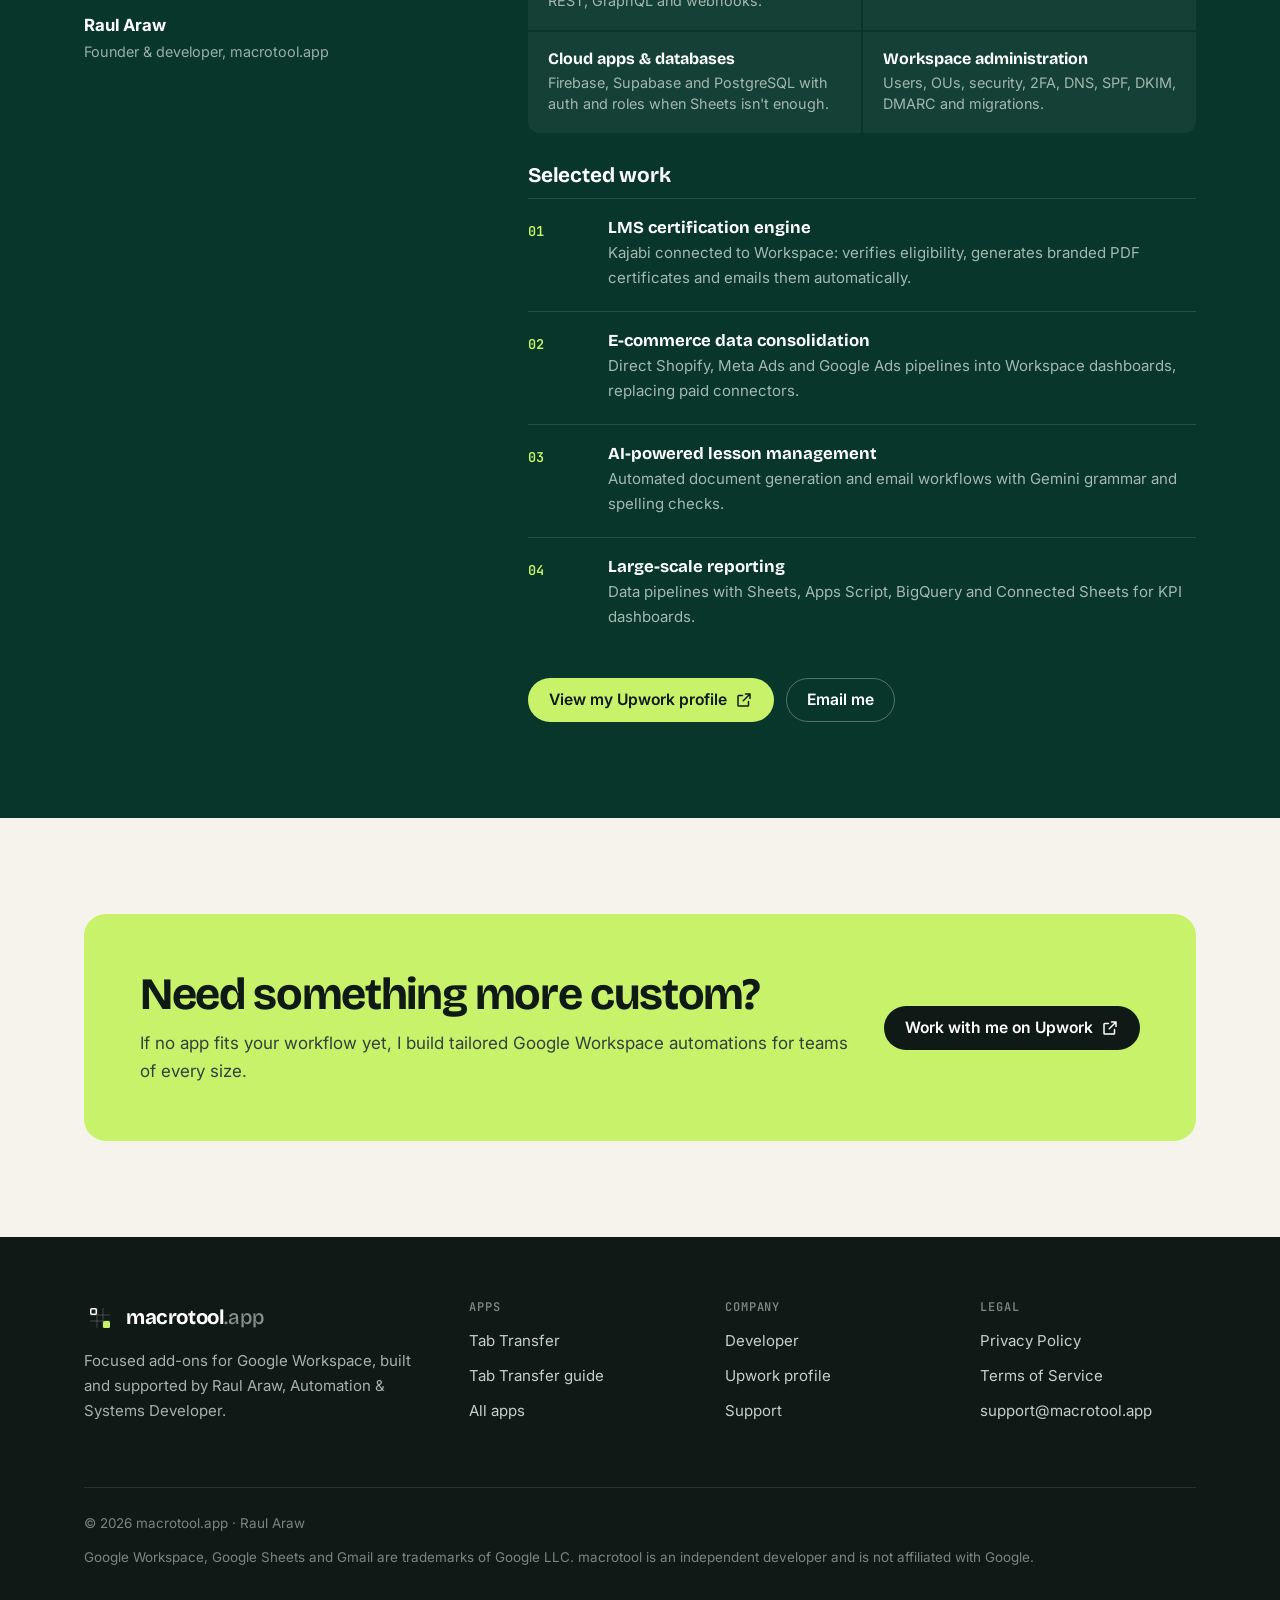
==== commit 7f901beb: "Tab Transfer: pay-once and AI comparison, fix mobile horizontal overflow - Hero chips: pay once, no " ====
--- a/index.html
+++ b/index.html
@@ -85,6 +85,7 @@
           <span class="app-tag live">Google Sheets add-on</span>
           <h3>Tab Transfer</h3>
           <p>Move rows between tabs automatically when their status changes, with formulas, checkboxes, notes and formatting intact, optional email notifications with attachments, and a filled-in document or PDF for every row.</p>
+          <p class="pay-line"><b>Pay once from $18.99.</b> No subscription, no AI credits.</p>
           <span class="more">See how it works <svg viewBox="0 0 24 24" fill="none" stroke="currentColor" stroke-width="2" stroke-linecap="round" stroke-linejoin="round" aria-hidden="true"><path d="M5 12h14M13 6l6 6-6 6"/></svg></span>
         </div>
         <div aria-hidden="true"><div class="sheet demo play" role="presentation" aria-label="Animation: a row whose status changes to Approved moves from the Requests tab to the Approved tab">
--- a/assets/css/style.css
+++ b/assets/css/style.css
@@ -34,6 +34,8 @@
   -webkit-font-smoothing: antialiased;
   overflow-x: hidden;
 }
+/* keep the page from scrolling sideways on phones (clip keeps the sticky header working) */
+html, body { overflow-x: clip; }
 img { max-width: 100%; display: block; }
 a { color: var(--green); text-underline-offset: 3px; }
 a:hover { color: var(--green-2); }
@@ -453,6 +455,9 @@
 .price-how b { color: var(--lime); font-weight: 600; }
 .price-foot { margin-top: 18px; color: var(--muted); font-size: .92rem; }
 @media (max-width: 760px) { .pricing { grid-template-columns: 1fr; } .price-card { padding: 26px; } }
+.pricing.three { grid-template-columns: repeat(3, 1fr); max-width: 1120px; }
+.pricing.three .price-card { padding: 28px; }
+@media (max-width: 980px) { .pricing.three { grid-template-columns: 1fr; max-width: 560px; } }
 
 /* ---------- thank-you page */
 .thanks { max-width: 640px; margin: 0 auto; text-align: center; padding: 40px 0 24px; }
@@ -463,3 +468,64 @@
 .thanks ol { text-align: left; margin: 28px auto 0; max-width: 480px; padding-left: 1.2em; }
 .thanks ol li { margin: .45em 0; }
 .thanks .who { font-family: var(--font-mono); font-size: .95rem; background: var(--surface); border: 1px solid var(--line); border-radius: 8px; padding: 2px 8px; }
+
+/* ---------- grid children may shrink (stops the home card overflowing on phones) */
+.apps-grid > *, .app-card.featured > * { min-width: 0; }
+.app-card.featured .sheet { max-width: 100%; overflow: hidden; }
+.app-card.featured .sheet table { width: 100%; table-layout: fixed; }
+.app-card.featured .sheet td, .app-card.featured .sheet th { overflow: hidden; text-overflow: ellipsis; white-space: nowrap; }
+.pay-line { font-size: .95rem; margin: -4px 0 0; }
+.app-card.featured .pay-line { color: #e8efe9; }
+.app-card.featured .pay-line b { color: var(--lime); }
+
+/* ---------- advantage strip in the product hero */
+.edge-strip { list-style: none; margin: 0 0 26px; padding: 0; display: flex; flex-wrap: wrap; gap: 8px; }
+.edge-strip li { display: inline-flex; align-items: center; gap: 6px; padding: 6px 12px; border-radius: 999px; background: var(--surface); border: 1px solid var(--line-2); font-size: .86rem; font-weight: 500; color: var(--ink-2); }
+.edge-strip li::before { content: ""; width: 7px; height: 7px; border-radius: 50%; background: var(--green-2); flex: none; }
+.edge-strip li.hot { background: var(--lime); border-color: var(--lime); color: var(--ink); }
+.edge-strip li.hot::before { background: var(--ink); }
+.edge-strip b { font-weight: 700; }
+
+/* ---------- comparison table */
+.compare-wrap { background: var(--surface); border: 1px solid var(--line); border-radius: 20px; box-shadow: var(--shadow); overflow: hidden; }
+.compare { width: 100%; border-collapse: collapse; font-size: .95rem; }
+.compare th, .compare td { text-align: left; padding: 15px 18px; border-bottom: 1px solid var(--line); vertical-align: top; }
+.compare tbody tr:last-child th, .compare tbody tr:last-child td { border-bottom: 0; }
+.compare thead th { font-family: var(--font-display); font-size: 1rem; font-weight: 600; color: var(--ink-2); background: var(--paper); }
+.compare thead th.us { background: var(--ink); color: #fff; }
+.compare tbody th { font-weight: 600; color: var(--ink); width: 26%; }
+.compare td { color: var(--muted); }
+.compare td.us { background: #f3fbe2; color: var(--ink); }
+.compare td.us b { color: var(--green); }
+.compare svg { width: 16px; height: 16px; vertical-align: -3px; margin-right: 2px; }
+.compare svg.ok { color: var(--green-2); }
+.compare svg.no { color: #b0432a; }
+.compare .sr { position: absolute; width: 1px; height: 1px; overflow: hidden; clip: rect(0 0 0 0); }
+.compare-note { margin-top: 14px; color: var(--muted); font-size: .85rem; }
+@media (max-width: 760px) {
+  .compare thead { display: none; }
+  .compare, .compare tbody, .compare tr, .compare th, .compare td { display: block; width: auto; }
+  .compare tbody tr { border-bottom: 1px solid var(--line); padding: 14px 16px; }
+  .compare tbody tr:last-child { border-bottom: 0; }
+  .compare tbody th, .compare td { border: 0; padding: 0; }
+  .compare tbody th { margin-bottom: 8px; font-size: 1rem; width: auto; }
+  .compare td { display: grid; grid-template-columns: 112px 1fr; gap: 10px; padding: 6px 0; font-size: .9rem; }
+  .compare td::before { content: attr(data-l); font-weight: 600; font-size: .78rem; color: var(--ink-2); padding-top: 2px; }
+  .compare td.us { background: #f3fbe2; border-radius: 10px; padding: 8px 10px; margin: 0 -10px 4px; }
+}
+
+/* ---------- pay-once banner */
+.pay-once { display: flex; gap: 16px; align-items: center; max-width: 1120px; margin: 0 0 30px; padding: 18px 22px; border-radius: 16px; background: var(--lime); color: var(--ink); }
+.pay-once .po-ico { width: 44px; height: 44px; border-radius: 12px; background: var(--ink); color: var(--lime); display: grid; place-items: center; flex: none; }
+.pay-once .po-ico svg { width: 22px; height: 22px; }
+.pay-once b { display: block; font-family: var(--font-display); font-size: 1.15rem; line-height: 1.25; }
+.pay-once span:not(.po-ico) { display: block; font-size: .95rem; color: var(--ink-2); margin-top: 2px; }
+@media (max-width: 600px) { .pay-once { align-items: flex-start; padding: 16px; } }
+.price-how.light { background: var(--surface); border: 1px solid var(--line); color: var(--ink-2); }
+.price-how.light b { color: var(--green); }
+@media (max-width: 600px) {
+  .app-card.featured { padding: 22px; }
+  .app-card.featured .sheet td, .app-card.featured .sheet th { padding-left: 8px; padding-right: 6px; }
+  .app-card.featured .sheet td:first-child, .app-card.featured .sheet th:first-child { width: 30px; }
+  .app-card.featured .sheet .pill { padding: 2px 7px; font-size: .7rem; }
+}
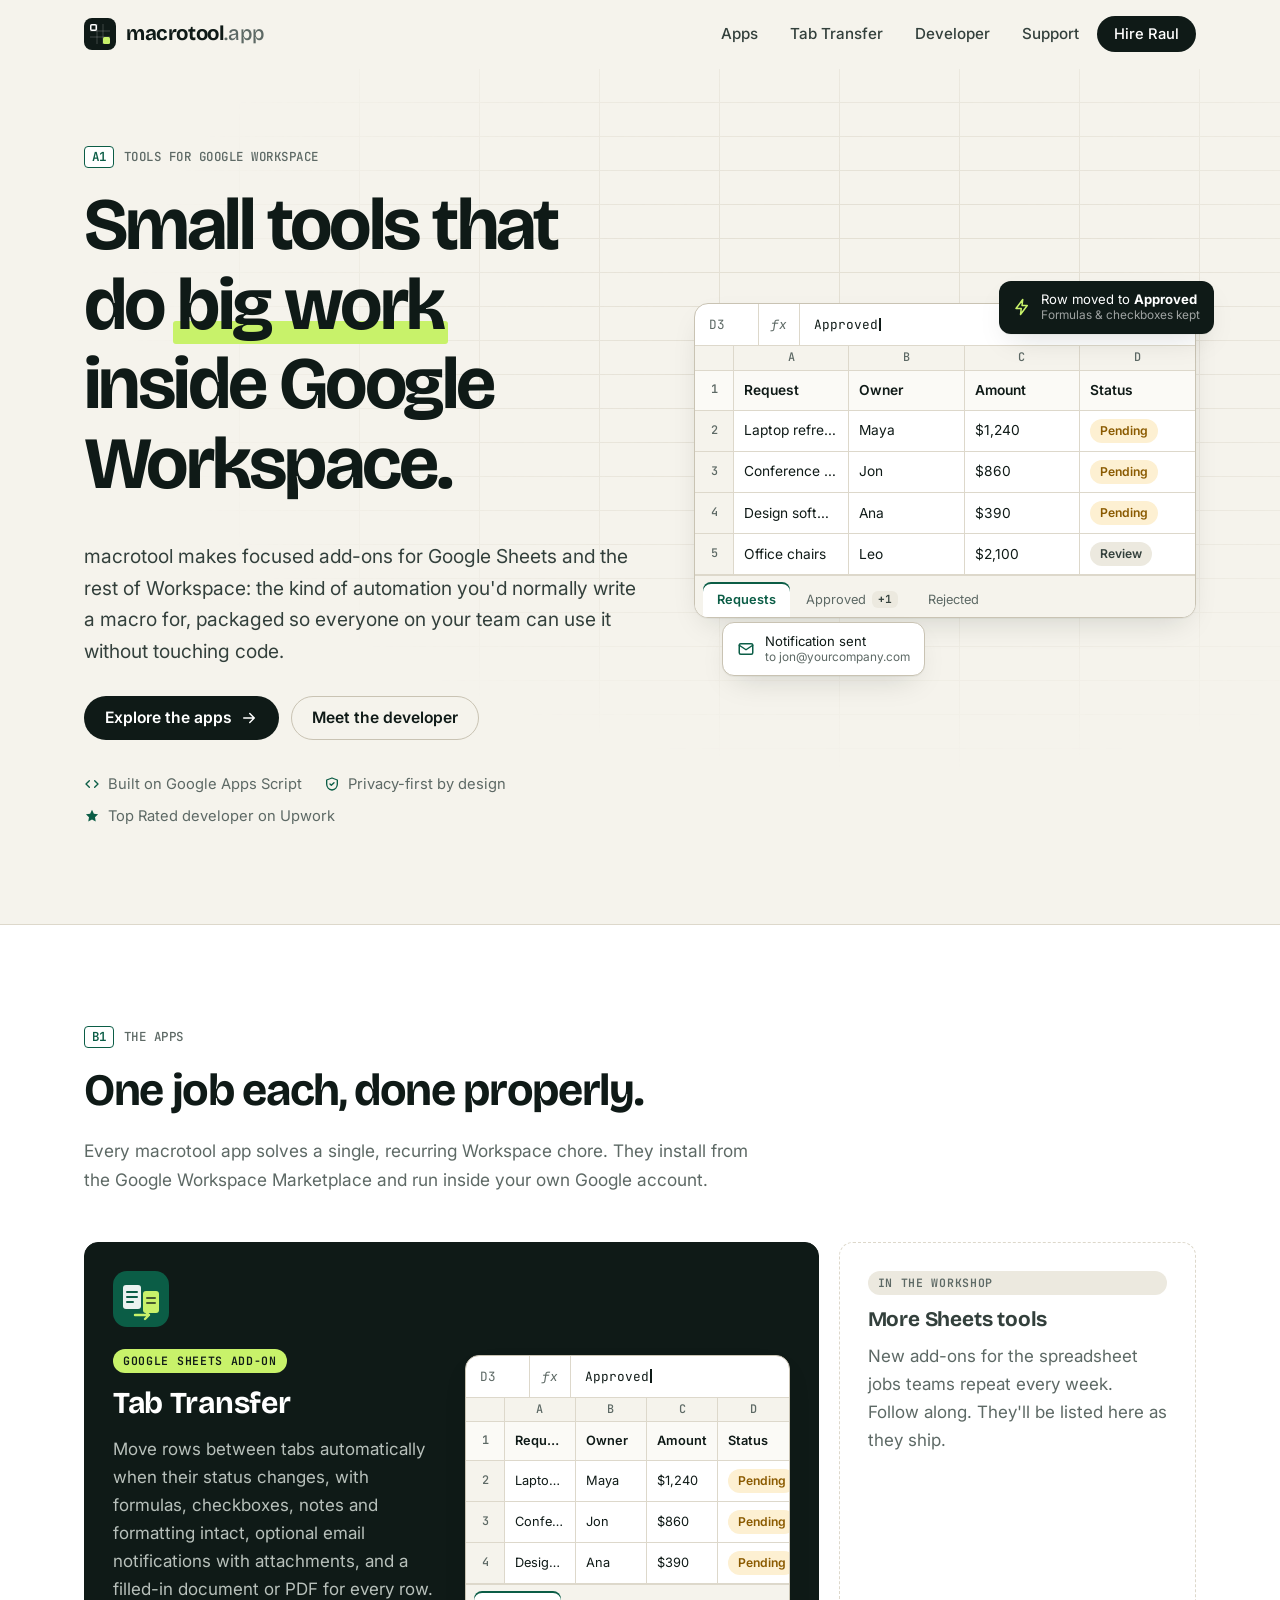
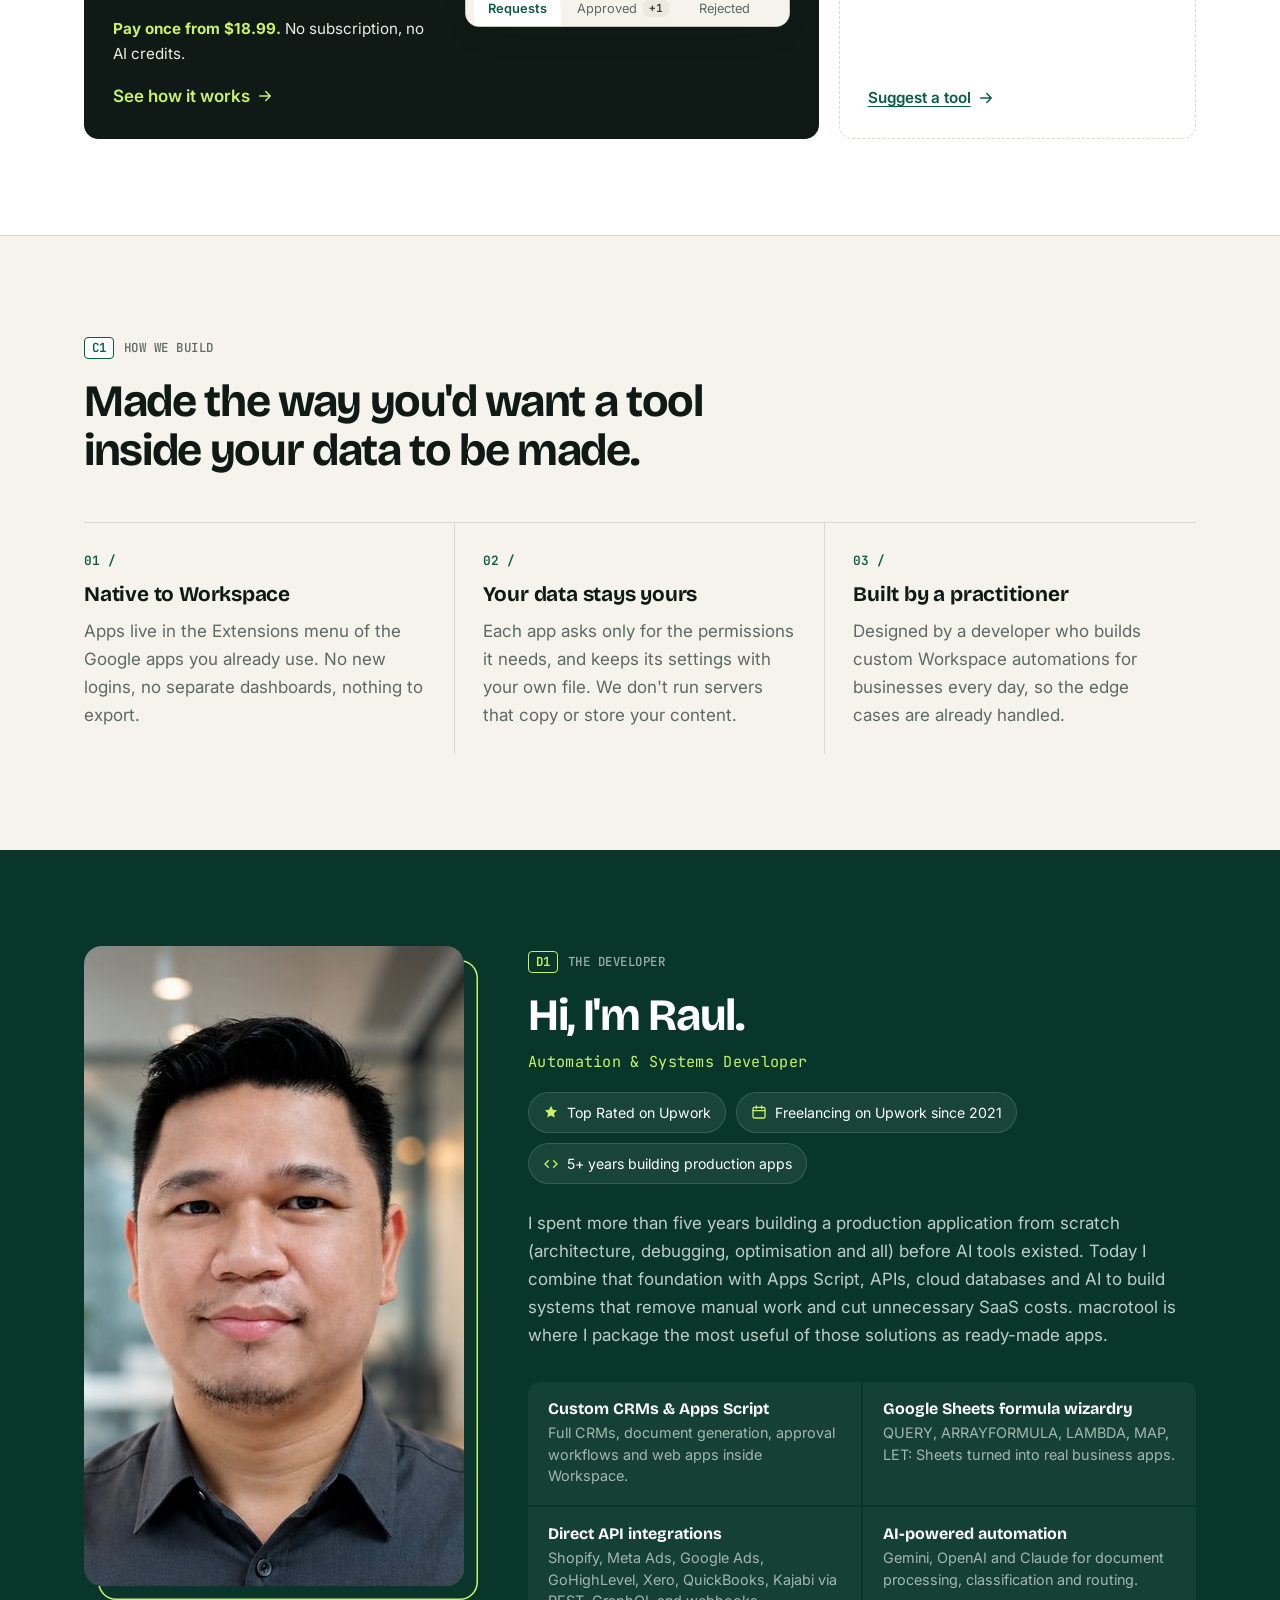
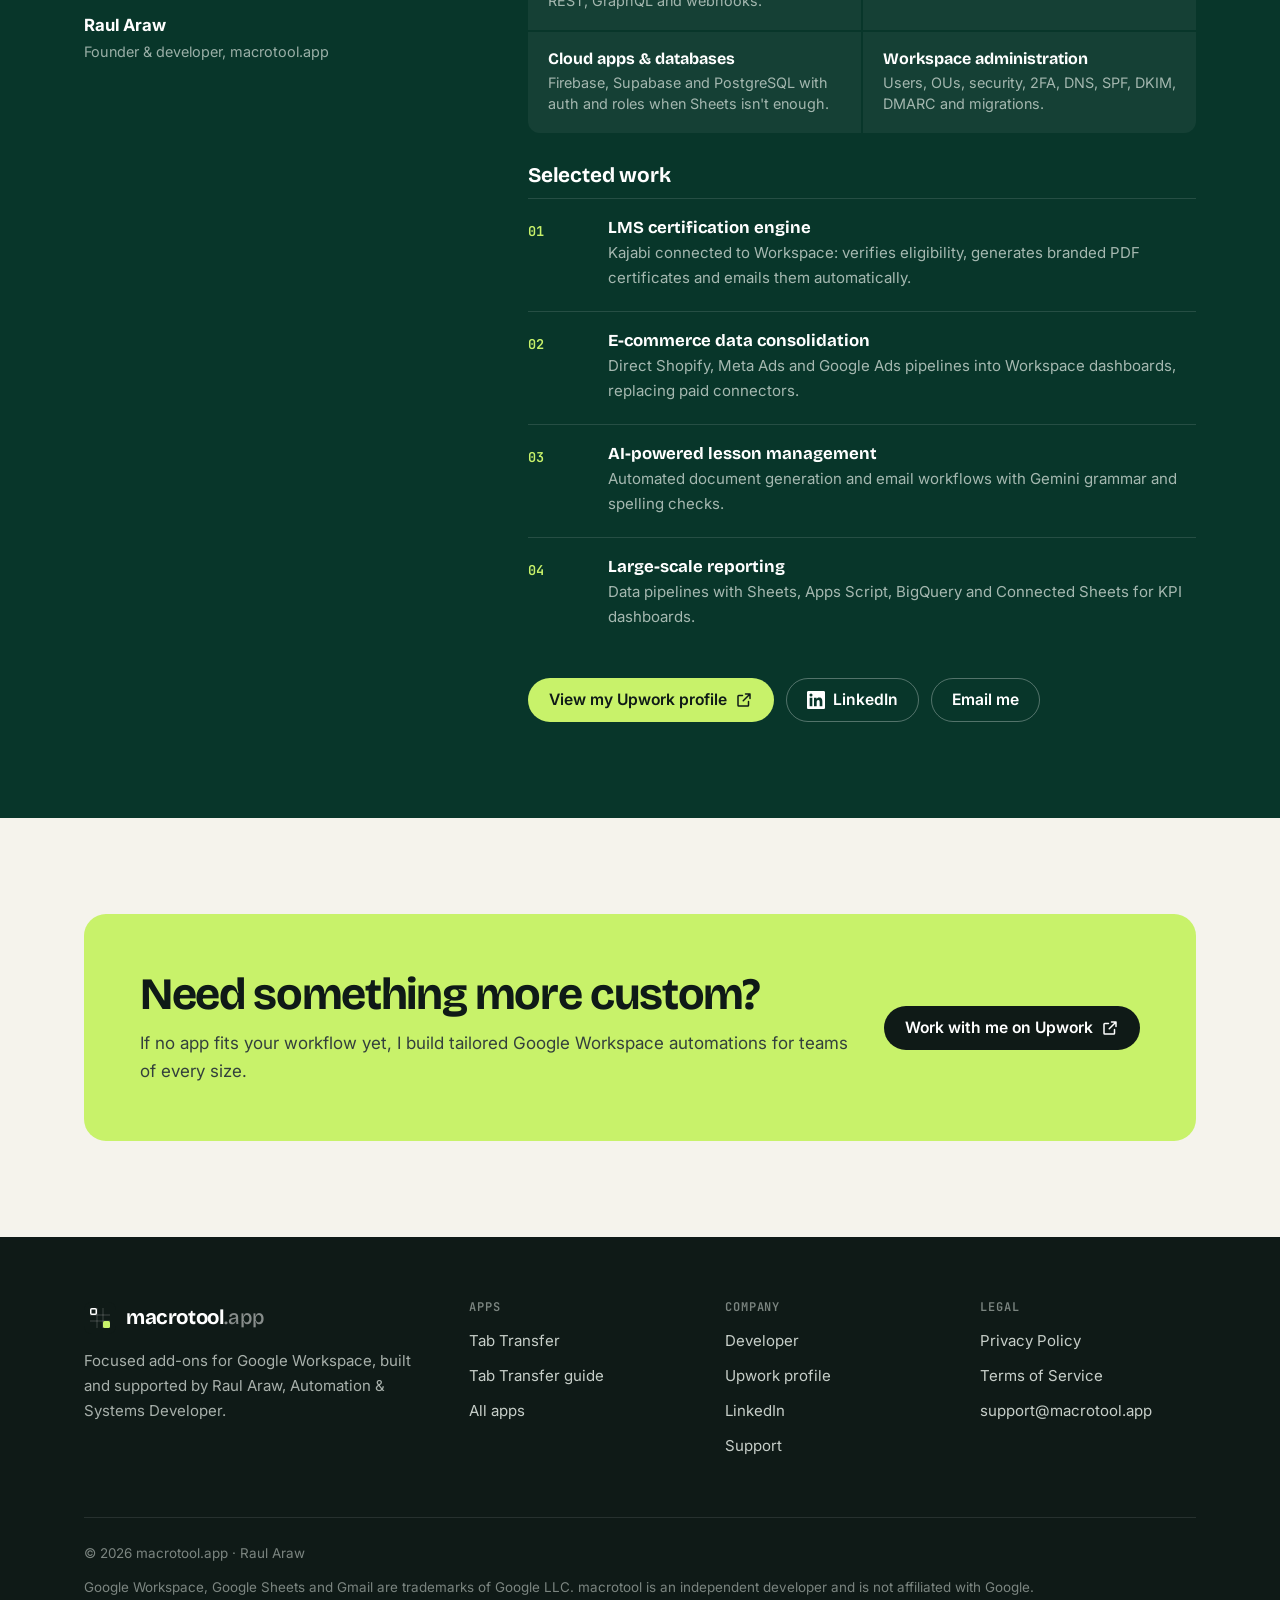
==== commit 54784c1f: "Add LinkedIn profile link (developer section, footers, schema sameAs) Co-Authored-By: Claude Opus 5." ====
--- a/index.html
+++ b/index.html
@@ -160,6 +160,7 @@
       </ul>
       <div class="hero-actions">
         <a class="btn btn-lime" href="https://www.upwork.com/freelancers/~010acf1b6183b365bc?mp_source=share" target="_blank" rel="noopener">View my Upwork profile <svg viewBox="0 0 24 24" fill="none" stroke="currentColor" stroke-width="2" stroke-linecap="round" stroke-linejoin="round" aria-hidden="true"><path d="M14 4h6v6M20 4l-9 9M18 14v5a1 1 0 0 1-1 1H5a1 1 0 0 1-1-1V7a1 1 0 0 1 1-1h5"/></svg></a>
+        <a class="btn btn-ghost-light" href="https://www.linkedin.com/in/raularaw/" target="_blank" rel="noopener me"><svg viewBox="0 0 24 24" fill="currentColor" aria-hidden="true" style="width:18px;height:18px"><path d="M20.45 20.45h-3.56v-5.57c0-1.33-.02-3.04-1.85-3.04-1.85 0-2.14 1.45-2.14 2.94v5.67H9.34V9h3.42v1.56h.05c.48-.9 1.64-1.85 3.37-1.85 3.6 0 4.27 2.37 4.27 5.46v6.28zM5.34 7.43a2.06 2.06 0 1 1 0-4.13 2.06 2.06 0 0 1 0 4.13zM7.12 20.45H3.56V9h3.56v11.45zM22.22 0H1.77C.79 0 0 .77 0 1.73v20.54C0 23.23.79 24 1.77 24h20.45c.98 0 1.78-.77 1.78-1.73V1.73C24 .77 23.2 0 22.22 0z"/></svg> LinkedIn</a>
         <a class="btn btn-ghost-light" href="mailto:support@macrotool.app">Email me</a>
       </div>
     </div>
@@ -178,7 +179,7 @@
 <script type="application/ld+json">
 {"@context":"https://schema.org","@graph":[
 {"@type":"Organization","name":"macrotool","url":"https://macrotool.app/","logo":"https://macrotool.app/favicon.svg","email":"support@macrotool.app","founder":{"@id":"https://macrotool.app/#raul"}},
-{"@type":"Person","@id":"https://macrotool.app/#raul","name":"Raul Araw","jobTitle":"Automation & Systems Developer","image":"https://macrotool.app/assets/img/raul-araw.jpg","sameAs":["https://www.upwork.com/freelancers/~010acf1b6183b365bc"]}
+{"@type":"Person","@id":"https://macrotool.app/#raul","name":"Raul Araw","jobTitle":"Automation & Systems Developer","image":"https://macrotool.app/assets/img/raul-araw.jpg","sameAs":["https://www.upwork.com/freelancers/~010acf1b6183b365bc","https://www.linkedin.com/in/raularaw/"]}
 ]}
 </script>
 </main>
@@ -190,7 +191,7 @@
         <p style="max-width:30em">Focused add-ons for Google Workspace, built and supported by Raul Araw, Automation &amp; Systems Developer.</p>
       </div>
       <div><h4>Apps</h4><ul><li><a href="apps/tab-transfer/">Tab Transfer</a></li><li><a href="apps/tab-transfer/help/">Tab Transfer guide</a></li><li><a href="index.html#apps">All apps</a></li></ul></div>
-      <div><h4>Company</h4><ul><li><a href="index.html#developer">Developer</a></li><li><a href="https://www.upwork.com/freelancers/~010acf1b6183b365bc?mp_source=share" target="_blank" rel="noopener">Upwork profile</a></li><li><a href="support/">Support</a></li></ul></div>
+      <div><h4>Company</h4><ul><li><a href="index.html#developer">Developer</a></li><li><a href="https://www.upwork.com/freelancers/~010acf1b6183b365bc?mp_source=share" target="_blank" rel="noopener">Upwork profile</a></li><li><a href="https://www.linkedin.com/in/raularaw/" target="_blank" rel="noopener me">LinkedIn</a></li><li><a href="support/">Support</a></li></ul></div>
       <div><h4>Legal</h4><ul><li><a href="privacy/">Privacy Policy</a></li><li><a href="terms/">Terms of Service</a></li><li><a href="mailto:support@macrotool.app">support@macrotool.app</a></li></ul></div>
     </div>
     <div class="foot-bottom"><span>&copy; <span data-year>2026</span> macrotool.app &middot; Raul Araw</span><span>Google Workspace, Google Sheets and Gmail are trademarks of Google LLC. macrotool is an independent developer and is not affiliated with Google.</span></div>
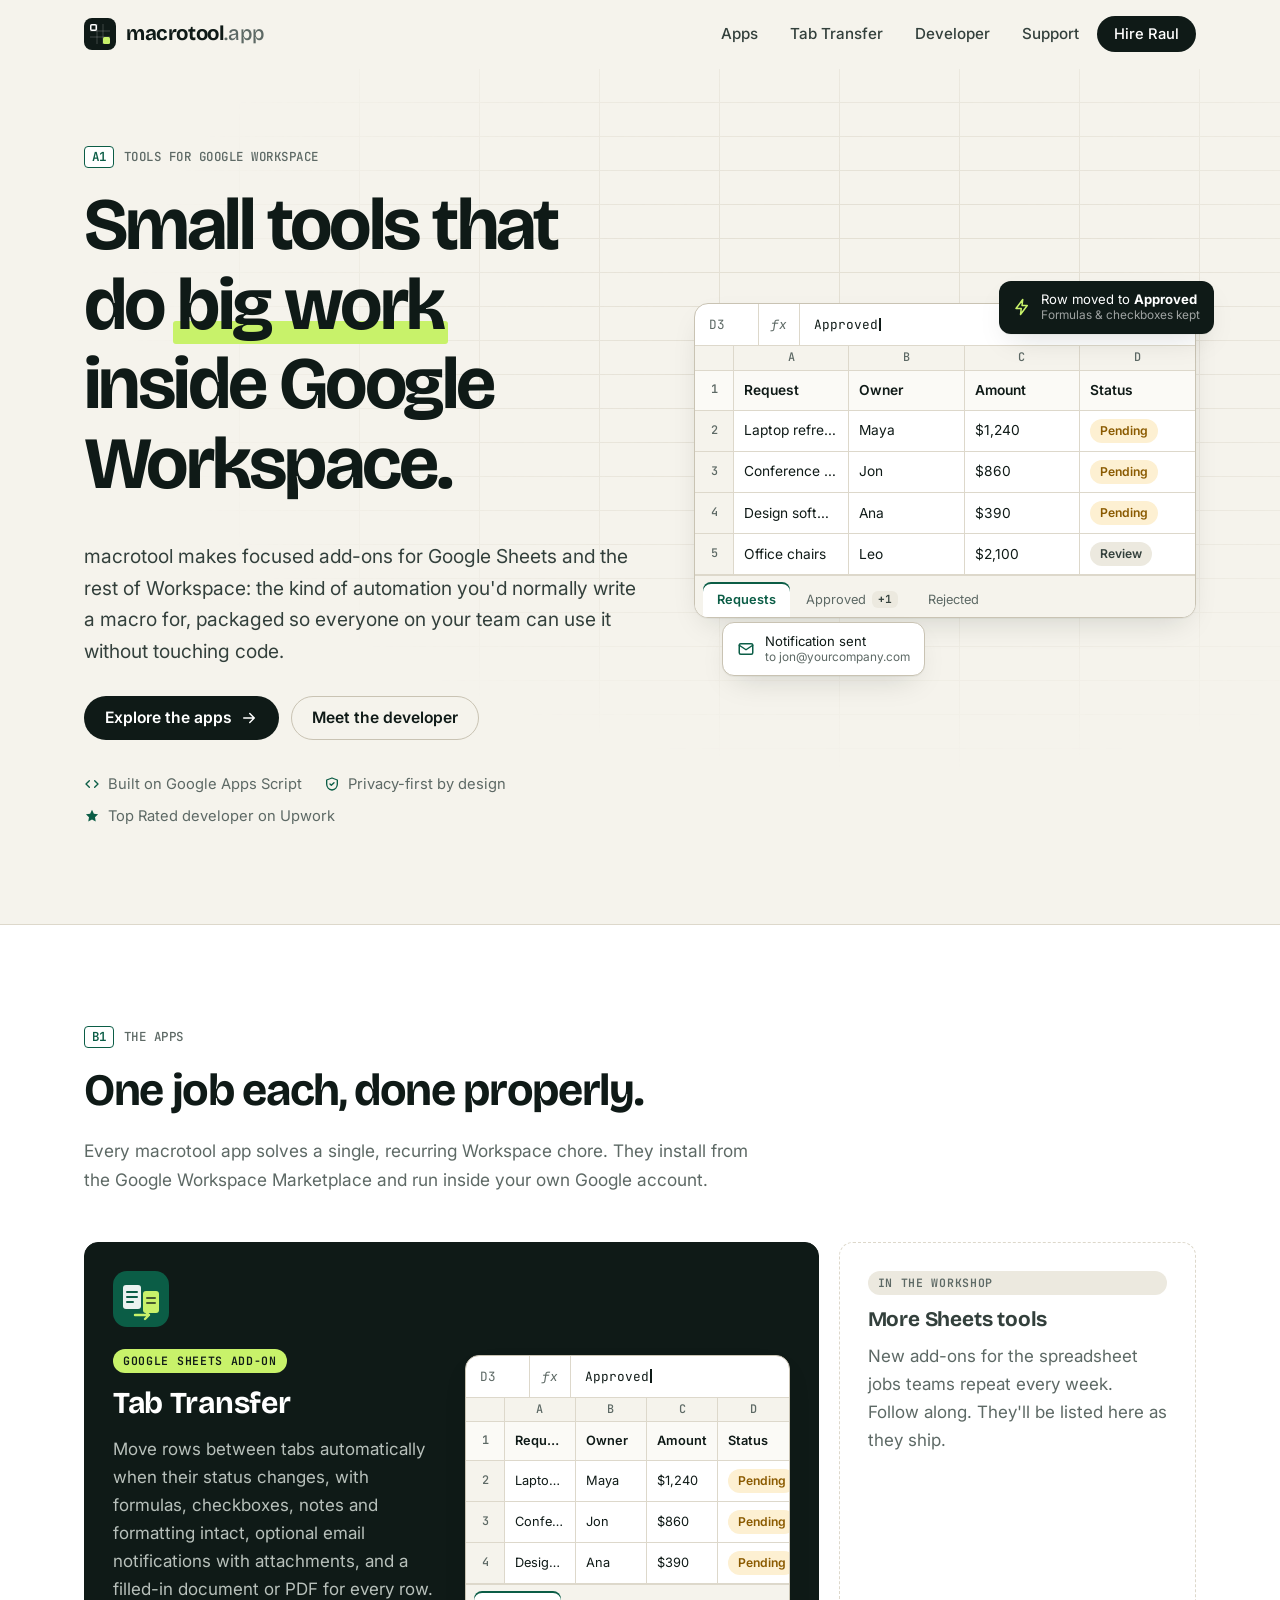
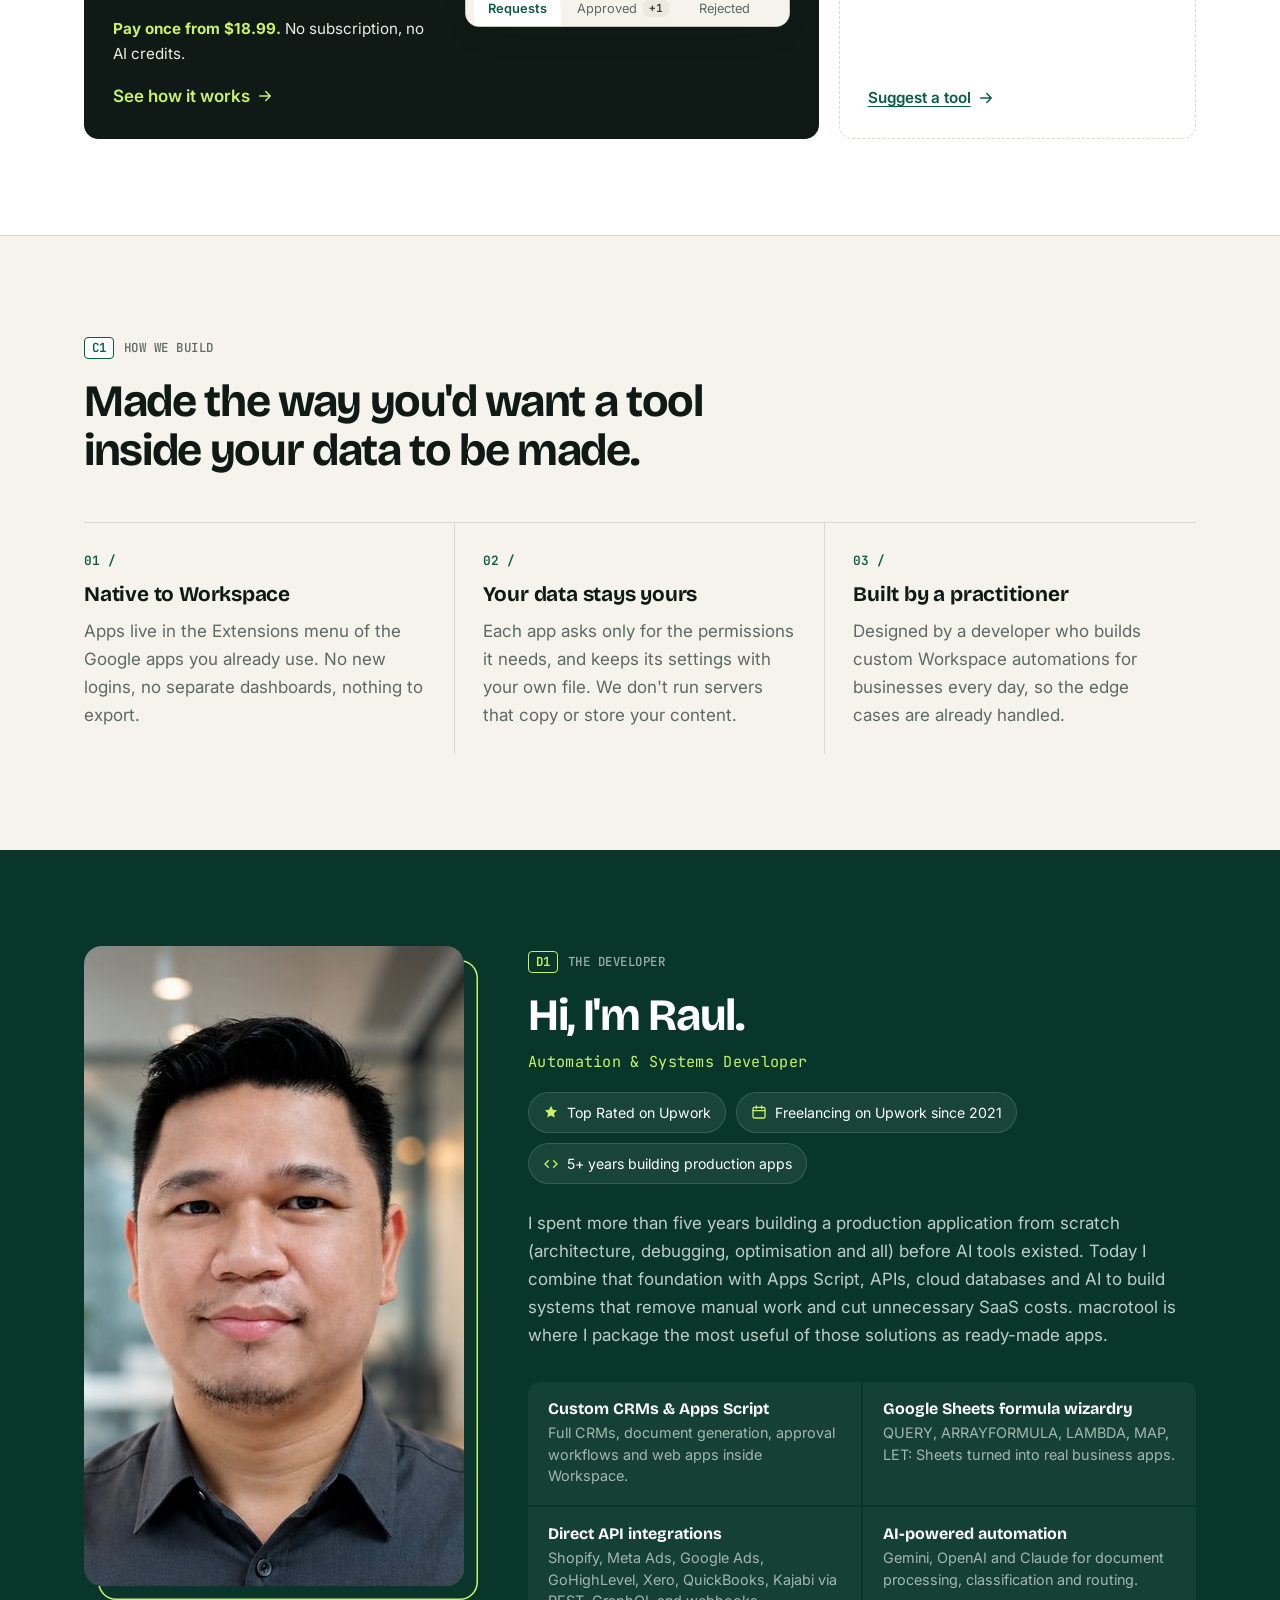
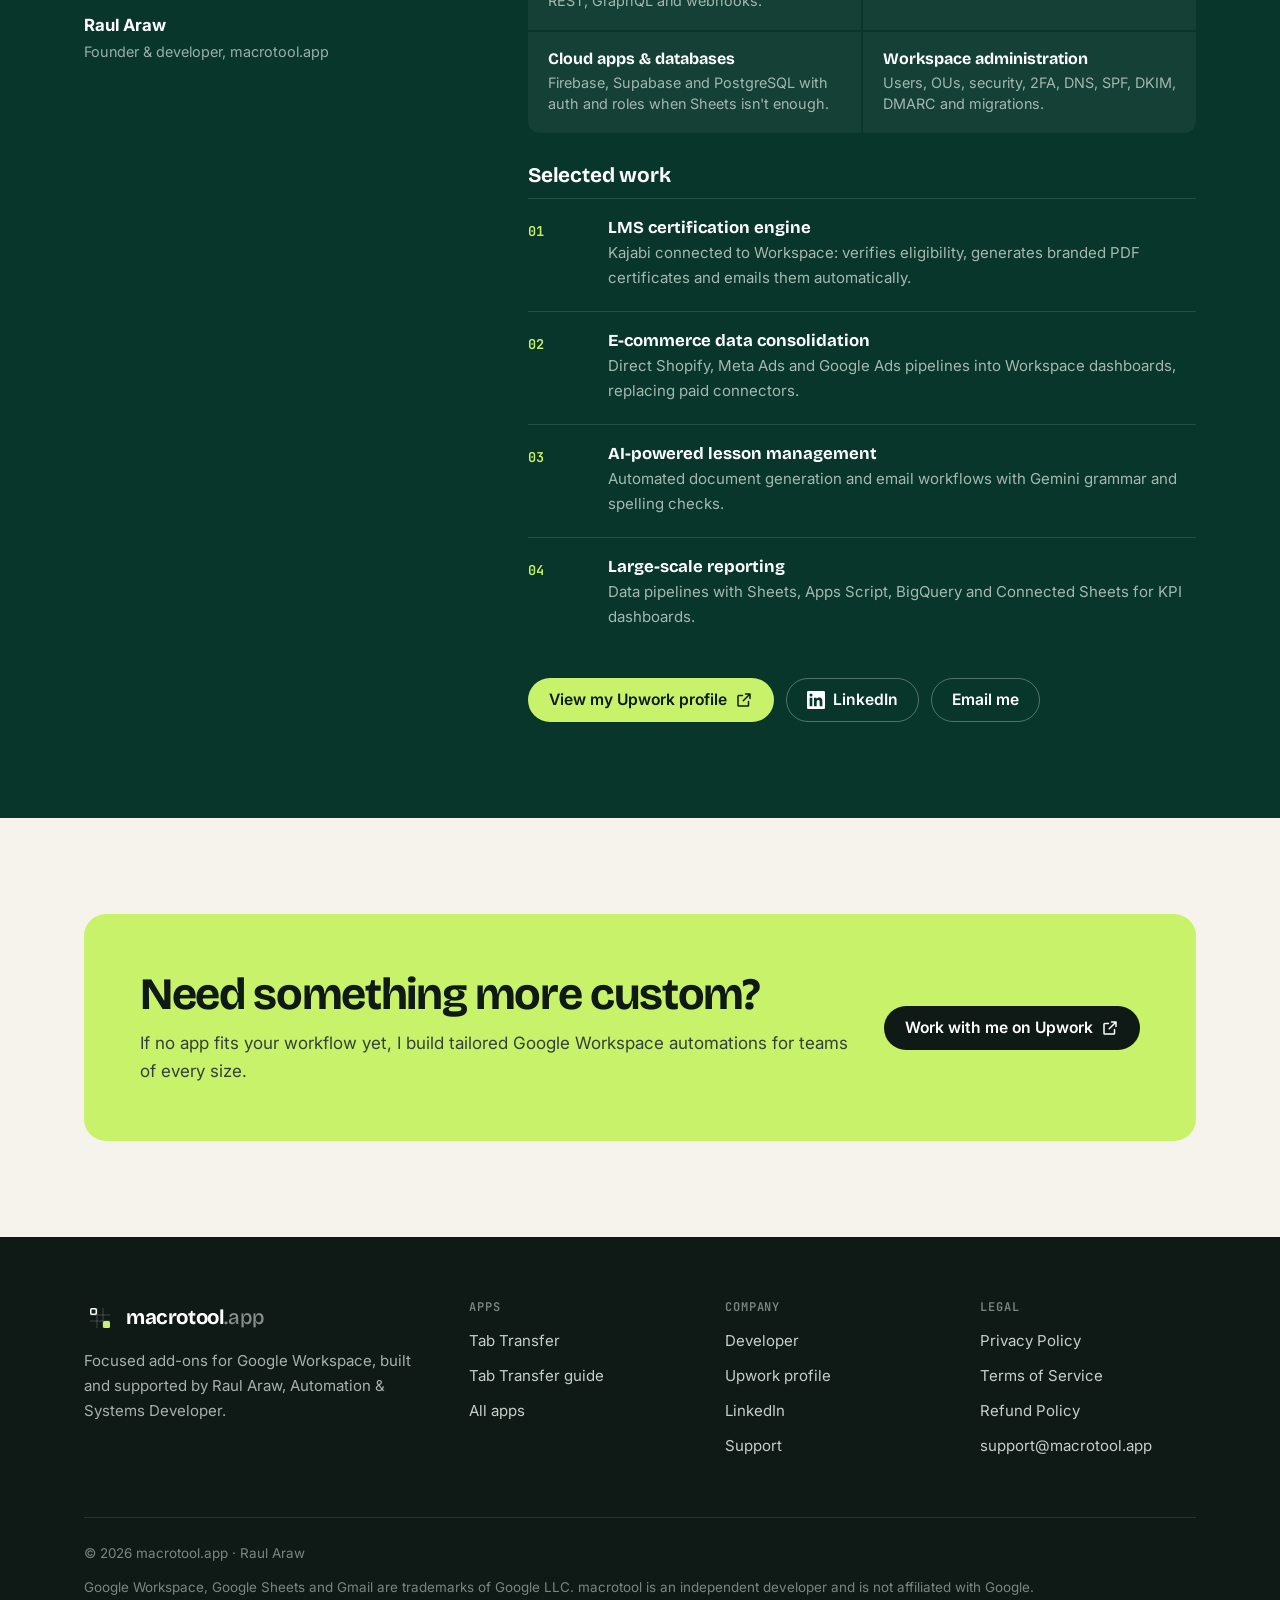
==== commit 1a5c3128: "Switch payments to Paddle (Merchant of Record): checkout page, refund policy, terms, privacy - /chec" ====
--- a/index.html
+++ b/index.html
@@ -192,7 +192,7 @@
       </div>
       <div><h4>Apps</h4><ul><li><a href="apps/tab-transfer/">Tab Transfer</a></li><li><a href="apps/tab-transfer/help/">Tab Transfer guide</a></li><li><a href="index.html#apps">All apps</a></li></ul></div>
       <div><h4>Company</h4><ul><li><a href="index.html#developer">Developer</a></li><li><a href="https://www.upwork.com/freelancers/~010acf1b6183b365bc?mp_source=share" target="_blank" rel="noopener">Upwork profile</a></li><li><a href="https://www.linkedin.com/in/raularaw/" target="_blank" rel="noopener me">LinkedIn</a></li><li><a href="support/">Support</a></li></ul></div>
-      <div><h4>Legal</h4><ul><li><a href="privacy/">Privacy Policy</a></li><li><a href="terms/">Terms of Service</a></li><li><a href="mailto:support@macrotool.app">support@macrotool.app</a></li></ul></div>
+      <div><h4>Legal</h4><ul><li><a href="privacy/">Privacy Policy</a></li><li><a href="terms/">Terms of Service</a></li><li><a href="refunds/">Refund Policy</a></li><li><a href="mailto:support@macrotool.app">support@macrotool.app</a></li></ul></div>
     </div>
     <div class="foot-bottom"><span>&copy; <span data-year>2026</span> macrotool.app &middot; Raul Araw</span><span>Google Workspace, Google Sheets and Gmail are trademarks of Google LLC. macrotool is an independent developer and is not affiliated with Google.</span></div>
   </div>
